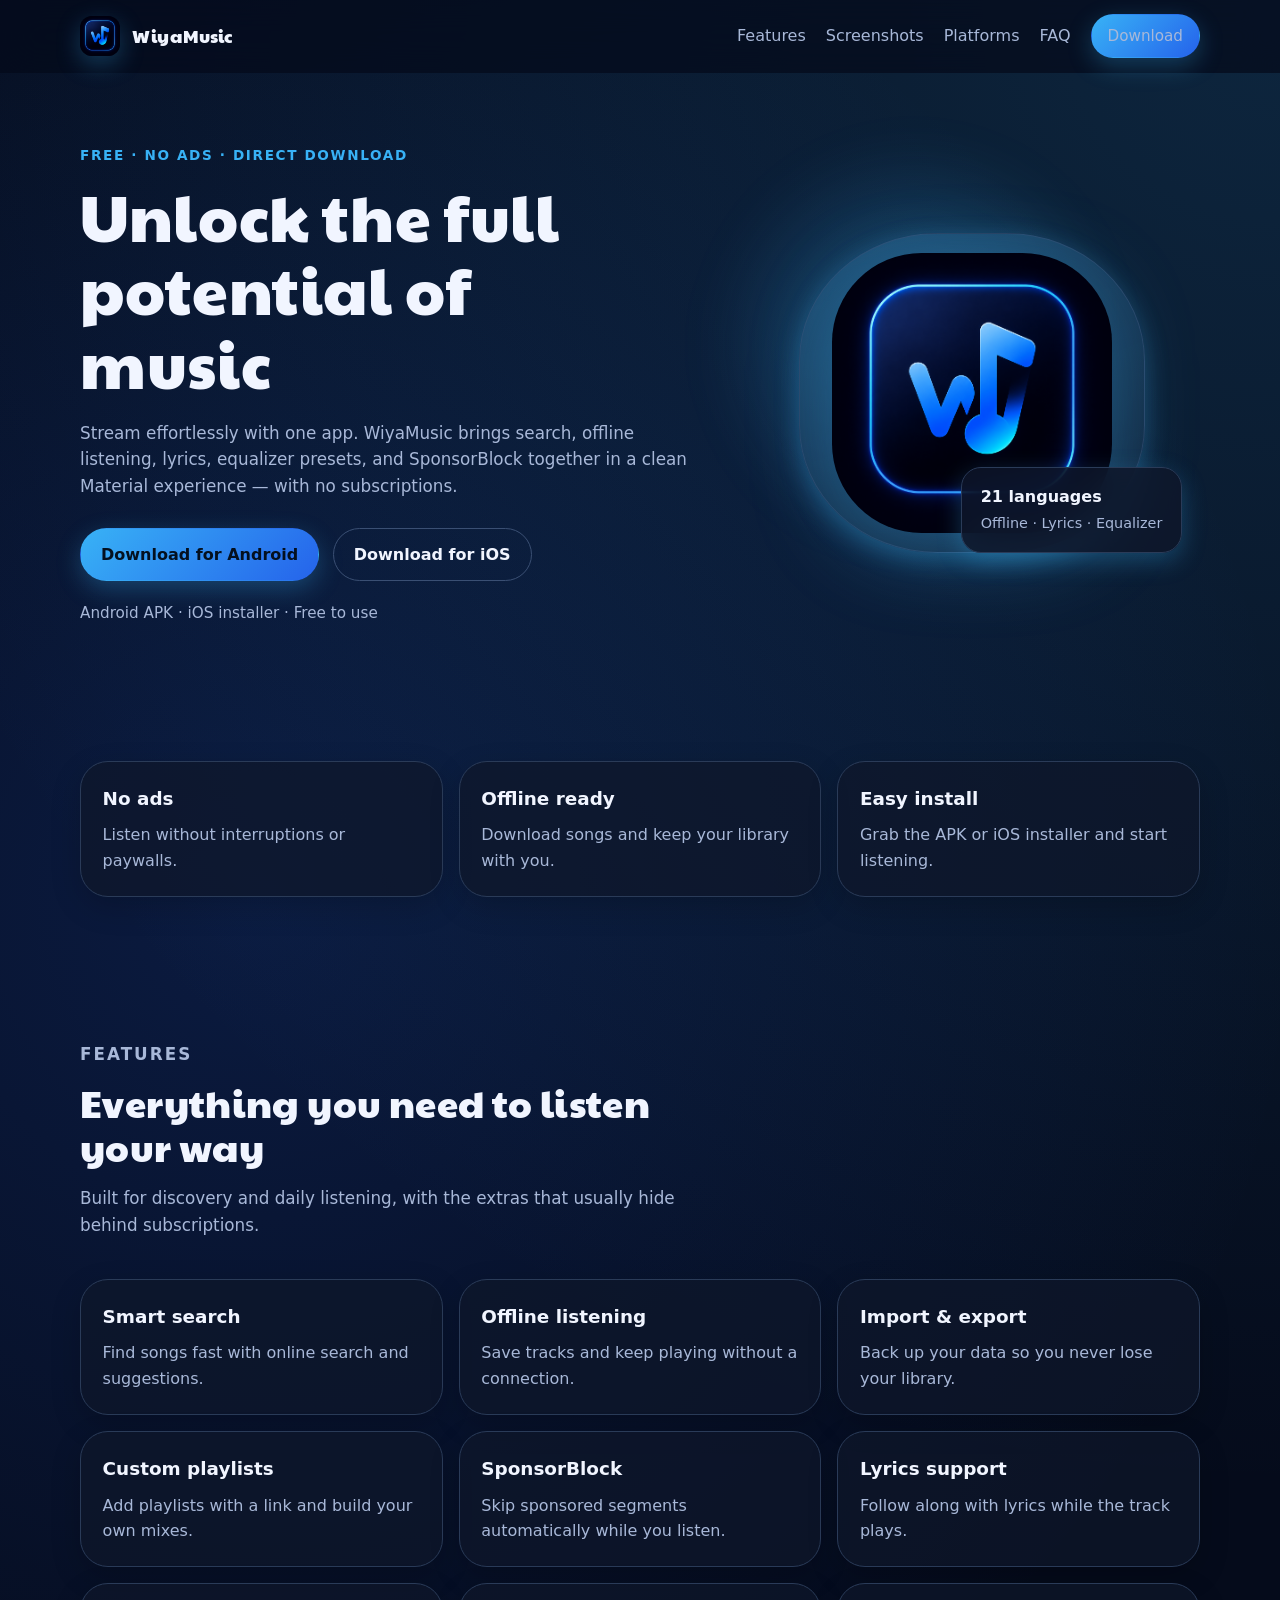
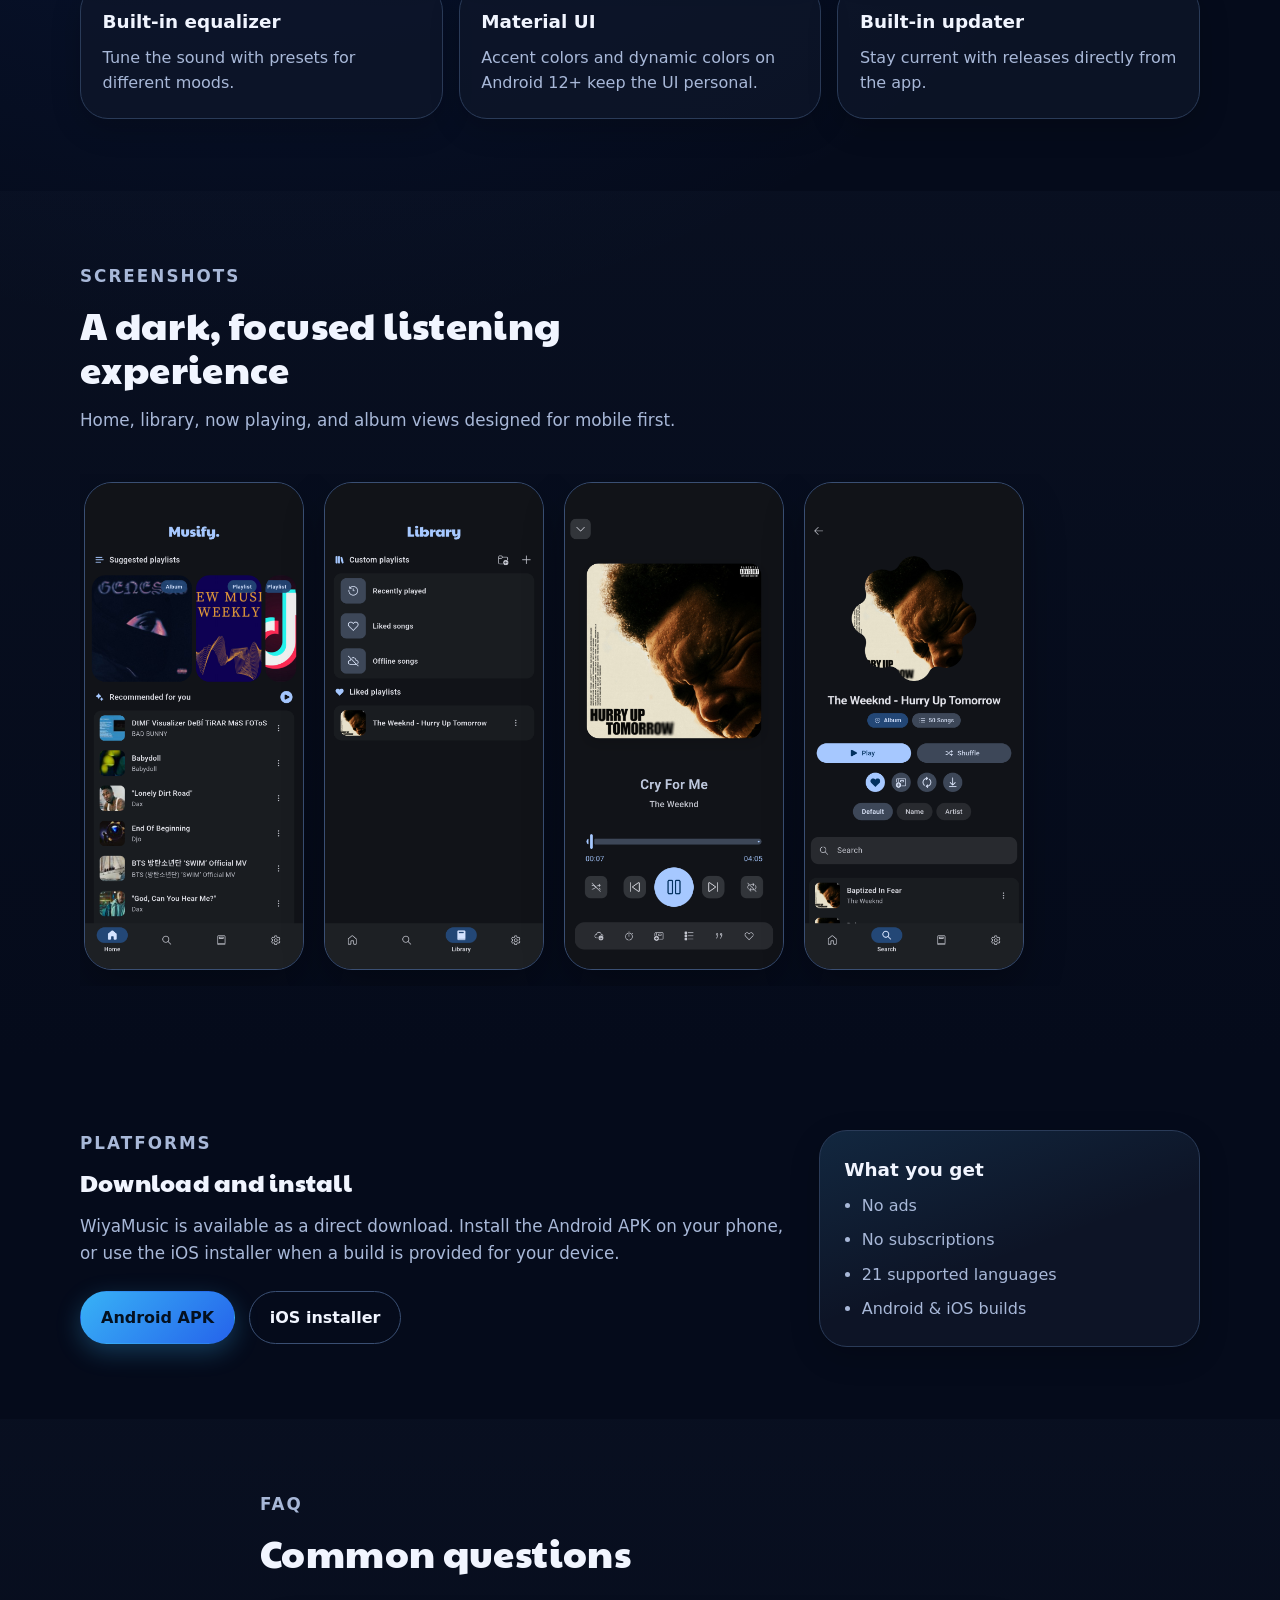
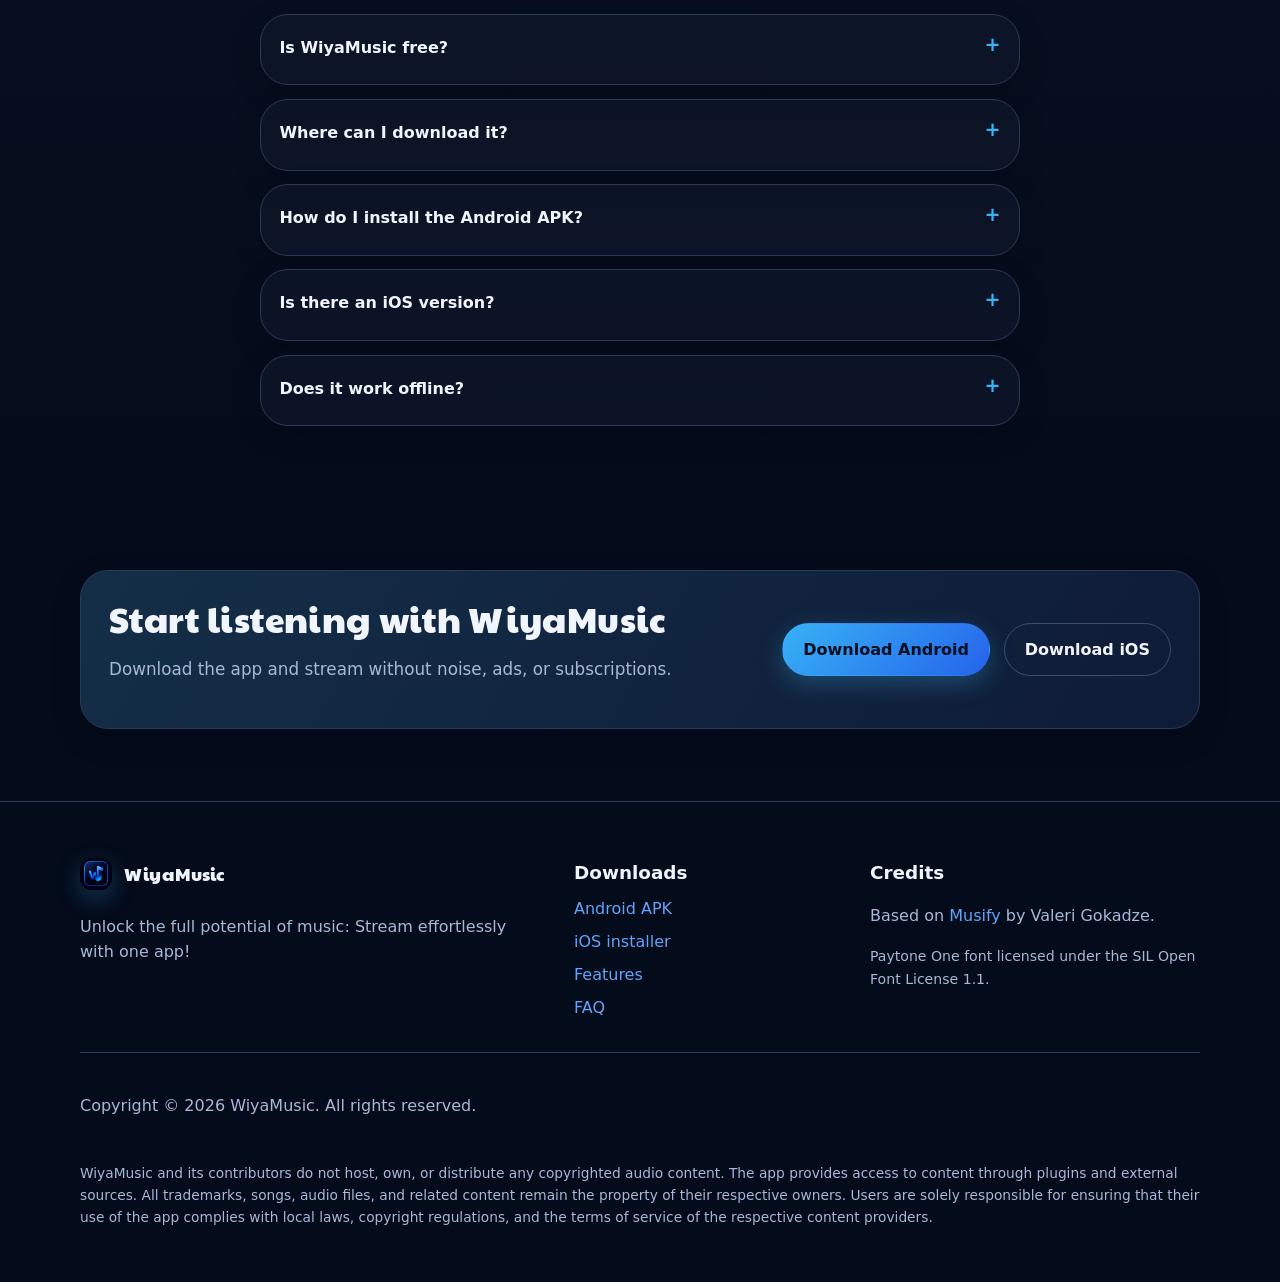
==== index.html @ 4807cd39 "fixed the content and added apk file" ====
<!DOCTYPE html>
<html lang="en">
  <head>
    <meta charset="utf-8" />
    <meta name="viewport" content="width=device-width, initial-scale=1" />
    <title>WiyaMusic — Stream effortlessly with one app</title>
    <meta
      name="description"
      content="WiyaMusic is a free music streaming app with offline listening, lyrics, equalizer, SponsorBlock, and no ads or subscriptions. Download the Android APK or iOS installer."
    />
    <meta name="theme-color" content="#050B1B" />
    <meta name="color-scheme" content="dark" />
    <link rel="canonical" href="https://wiyam12.github.io/wiyamusic/" />
    <link rel="icon" type="image/png" href="assets/icons/wiyamusic_icon.png" />
    <link rel="apple-touch-icon" href="assets/icons/wiyamusic_icon.png" />

    <meta property="og:type" content="website" />
    <meta property="og:site_name" content="WiyaMusic" />
    <meta property="og:title" content="WiyaMusic — Stream effortlessly with one app" />
    <meta
      property="og:description"
      content="Free music streaming with offline listening, lyrics, equalizer, and no ads. Download for Android and iOS."
    />
    <meta
      property="og:image"
      content="https://wiyam12.github.io/wiyamusic/assets/icons/wiyamusic_icon.png"
    />
    <meta property="og:url" content="https://wiyam12.github.io/wiyamusic/" />

    <meta name="twitter:card" content="summary" />
    <meta name="twitter:title" content="WiyaMusic" />
    <meta
      name="twitter:description"
      content="Unlock the full potential of music: Stream effortlessly with one app!"
    />
    <meta
      name="twitter:image"
      content="https://wiyam12.github.io/wiyamusic/assets/icons/wiyamusic_icon.png"
    />

    <link rel="stylesheet" href="css/styles.css" />
  </head>
  <body>
    <a class="skip-link" href="#main">Skip to content</a>

    <header class="site-header" data-header>
      <div class="container header-inner">
        <a class="brand" href="#top" aria-label="WiyaMusic home">
          <img
            src="assets/icons/wiyamusic_icon.png"
            alt=""
            width="40"
            height="40"
          />
          <span>WiyaMusic</span>
        </a>

        <button
          class="nav-toggle"
          type="button"
          aria-expanded="false"
          aria-controls="site-nav"
          data-nav-toggle
        >
          <span class="sr-only">Menu</span>
          <span class="nav-toggle-bar" aria-hidden="true"></span>
          <span class="nav-toggle-bar" aria-hidden="true"></span>
          <span class="nav-toggle-bar" aria-hidden="true"></span>
        </button>

        <nav class="site-nav" id="site-nav" data-nav>
          <a href="#features">Features</a>
          <a href="#screenshots">Screenshots</a>
          <a href="#platforms">Platforms</a>
          <a href="#faq">FAQ</a>
          <a class="button button-small" href="#download">Download</a>
        </nav>
      </div>
    </header>

    <main id="main">
      <section class="hero" id="top">
        <div class="hero-glow" aria-hidden="true"></div>
        <div class="container hero-grid">
          <div class="hero-copy">
            <p class="eyebrow">Free · No ads · Direct download</p>
            <h1>Unlock the full potential of music</h1>
            <p class="lead">
              Stream effortlessly with one app. WiyaMusic brings search,
              offline listening, lyrics, equalizer presets, and SponsorBlock
              together in a clean Material experience — with no subscriptions.
            </p>
            <div class="hero-actions" id="download">
              <a
                class="button"
                href="downloads/android/wiyamusic.apk"
                download
              >
                Download for Android
              </a>
              <a
                class="button button-ghost"
                href="downloads/ios/wiyamusic.ipa"
                download
              >
                Download for iOS
              </a>
            </div>
            <p class="hero-meta">
              Android APK · iOS installer · Free to use
            </p>
          </div>

          <div class="hero-visual" aria-hidden="true">
            <div class="glass-orb"></div>
            <img
              class="hero-icon"
              src="assets/icons/wiyamusic_icon.png"
              alt=""
              width="280"
              height="280"
            />
            <div class="hero-card">
              <strong>21 languages</strong>
              <span>Offline · Lyrics · Equalizer</span>
            </div>
          </div>
        </div>
      </section>

      <section class="section highlights" aria-label="Highlights">
        <div class="container highlight-grid">
          <article class="highlight-card">
            <h2>No ads</h2>
            <p>Listen without interruptions or paywalls.</p>
          </article>
          <article class="highlight-card">
            <h2>Offline ready</h2>
            <p>Download songs and keep your library with you.</p>
          </article>
          <article class="highlight-card">
            <h2>Easy install</h2>
            <p>Grab the APK or iOS installer and start listening.</p>
          </article>
        </div>
      </section>

      <section class="section" id="features">
        <div class="container">
          <div class="section-heading">
            <p class="eyebrow">Features</p>
            <h2>Everything you need to listen your way</h2>
            <p>
              Built for discovery and daily listening, with the extras that
              usually hide behind subscriptions.
            </p>
          </div>

          <div class="feature-grid">
            <article class="feature-card">
              <h3>Smart search</h3>
              <p>Find songs fast with online search and suggestions.</p>
            </article>
            <article class="feature-card">
              <h3>Offline listening</h3>
              <p>Save tracks and keep playing without a connection.</p>
            </article>
            <article class="feature-card">
              <h3>Import &amp; export</h3>
              <p>Back up your data so you never lose your library.</p>
            </article>
            <article class="feature-card">
              <h3>Custom playlists</h3>
              <p>Add playlists with a link and build your own mixes.</p>
            </article>
            <article class="feature-card">
              <h3>SponsorBlock</h3>
              <p>Skip sponsored segments automatically while you listen.</p>
            </article>
            <article class="feature-card">
              <h3>Lyrics support</h3>
              <p>Follow along with lyrics while the track plays.</p>
            </article>
            <article class="feature-card">
              <h3>Built-in equalizer</h3>
              <p>Tune the sound with presets for different moods.</p>
            </article>
            <article class="feature-card">
              <h3>Material UI</h3>
              <p>
                Accent colors and dynamic colors on Android 12+ keep the UI
                personal.
              </p>
            </article>
            <article class="feature-card">
              <h3>Built-in updater</h3>
              <p>Stay current with releases directly from the app.</p>
            </article>
          </div>
        </div>
      </section>

      <section class="section section-alt" id="screenshots">
        <div class="container">
          <div class="section-heading">
            <p class="eyebrow">Screenshots</p>
            <h2>A dark, focused listening experience</h2>
            <p>
              Home, library, now playing, and album views designed for mobile
              first.
            </p>
          </div>

          <div class="screenshot-rail" data-rail>
            <figure class="phone-frame">
              <img
                src="assets/images/screenshot-01.jpg"
                alt="WiyaMusic home screen"
                loading="lazy"
                width="806"
                height="1795"
              />
            </figure>
            <figure class="phone-frame">
              <img
                src="assets/images/screenshot-02.jpg"
                alt="WiyaMusic library screen"
                loading="lazy"
                width="806"
                height="1795"
              />
            </figure>
            <figure class="phone-frame">
              <img
                src="assets/images/screenshot-03.jpg"
                alt="WiyaMusic now playing screen"
                loading="lazy"
                width="806"
                height="1795"
              />
            </figure>
            <figure class="phone-frame">
              <img
                src="assets/images/screenshot-04.jpg"
                alt="WiyaMusic album detail screen"
                loading="lazy"
                width="806"
                height="1795"
              />
            </figure>
          </div>
        </div>
      </section>

      <section class="section" id="platforms">
        <div class="container download-grid">
          <div>
            <p class="eyebrow">Platforms</p>
            <h2>Download and install</h2>
            <p>
              WiyaMusic is available as a direct download. Install the Android
              APK on your phone, or use the iOS installer when a build is
              provided for your device.
            </p>
            <div class="inline-actions">
              <a class="button" href="downloads/android/wiyamusic.apk" download
                >Android APK</a
              >
              <a
                class="button button-ghost"
                href="downloads/ios/wiyamusic.ipa"
                download
                >iOS installer</a
              >
            </div>
          </div>
          <aside class="glass-panel">
            <h3>What you get</h3>
            <ul>
              <li>No ads</li>
              <li>No subscriptions</li>
              <li>21 supported languages</li>
              <li>Android &amp; iOS builds</li>
            </ul>
          </aside>
        </div>
      </section>

      <section class="section section-alt" id="faq">
        <div class="container narrow">
          <div class="section-heading">
            <p class="eyebrow">FAQ</p>
            <h2>Common questions</h2>
          </div>

          <div class="faq-list">
            <details>
              <summary>Is WiyaMusic free?</summary>
              <p>
                Yes. There are no ads and no subscriptions. Download the app and
                start listening.
              </p>
            </details>
            <details>
              <summary>Where can I download it?</summary>
              <p>
                Download the
                <a href="downloads/android/wiyamusic.apk">Android APK</a>
                or the
                <a href="downloads/ios/wiyamusic.ipa">iOS installer</a>
                from this site.
              </p>
            </details>
            <details>
              <summary>How do I install the Android APK?</summary>
              <p>
                Download the APK, open the file on your Android device, and
                allow installation from this source if prompted. Then open
                WiyaMusic and start listening.
              </p>
            </details>
            <details>
              <summary>Is there an iOS version?</summary>
              <p>
                When an iOS build is available, download the installer from this
                page. Installation may require a compatible sideloading method
                or distribution channel for your device.
              </p>
            </details>
            <details>
              <summary>Does it work offline?</summary>
              <p>
                Yes. You can download songs for offline listening and export or
                import your data to keep your library safe.
              </p>
            </details>
          </div>
        </div>
      </section>

      <section class="section cta">
        <div class="container cta-panel">
          <div>
            <h2>Start listening with WiyaMusic</h2>
            <p>
              Download the app and stream without noise, ads, or subscriptions.
            </p>
          </div>
          <div class="hero-actions">
            <a class="button" href="downloads/android/wiyamusic.apk" download
              >Download Android</a
            >
            <a
              class="button button-ghost"
              href="downloads/ios/wiyamusic.ipa"
              download
              >Download iOS</a
            >
          </div>
        </div>
      </section>
    </main>

    <footer class="site-footer">
      <div class="container footer-grid">
        <div>
          <a class="brand" href="#top">
            <img
              src="assets/icons/wiyamusic_icon.png"
              alt=""
              width="32"
              height="32"
            />
            <span>WiyaMusic</span>
          </a>
          <p class="footer-copy">
            Unlock the full potential of music: Stream effortlessly with one
            app!
          </p>
        </div>

        <div>
          <h3>Downloads</h3>
          <ul>
            <li>
              <a href="downloads/android/wiyamusic.apk">Android APK</a>
            </li>
            <li>
              <a href="downloads/ios/wiyamusic.ipa">iOS installer</a>
            </li>
            <li>
              <a href="#features">Features</a>
            </li>
            <li>
              <a href="#faq">FAQ</a>
            </li>
          </ul>
        </div>

        <div>
          <h3>Credits</h3>
          <p>
            Based on
            <a
              href="https://github.com/gokadzev/Musify"
              rel="noopener noreferrer"
              >Musify</a
            >
            by Valeri Gokadze.
          </p>
          <p class="small">
            Paytone One font licensed under the SIL Open Font License 1.1.
          </p>
        </div>
      </div>

      <div class="container legal">
        <p>Copyright © 2026 WiyaMusic. All rights reserved.</p>
        <p class="disclaimer">
          WiyaMusic and its contributors do not host, own, or distribute any
          copyrighted audio content. The app provides access to content through
          plugins and external sources. All trademarks, songs, audio files, and
          related content remain the property of their respective owners. Users
          are solely responsible for ensuring that their use of the app complies
          with local laws, copyright regulations, and the terms of service of
          the respective content providers.
        </p>
      </div>
    </footer>

    <script src="js/main.js" defer></script>
  </body>
</html>
---- css/styles.css ----
@font-face {
  font-family: "Paytone One";
  src: url("../assets/fonts/PaytoneOne-Regular.ttf") format("truetype");
  font-weight: 400;
  font-style: normal;
  font-display: swap;
}

:root {
  --bg: #050b1b;
  --surface: #0f172a;
  --surface-low: #121c31;
  --surface-container: #16233a;
  --surface-high: #1a2a45;
  --surface-highest: #243552;
  --primary: #38b2f6;
  --primary-bright: #60a5fa;
  --primary-deep: #2563eb;
  --on-primary: #04101f;
  --on-surface: #f1f5ff;
  --on-surface-variant: #a8b8d8;
  --outline: #3a4f73;
  --outline-variant: #2a3b58;
  --radius: 28px;
  --radius-md: 20px;
  --radius-sm: 14px;
  --shadow: 0 8px 24px rgba(56, 178, 246, 0.28);
  --container: 1120px;
  --header-height: 72px;
  color-scheme: dark;
}

*,
*::before,
*::after {
  box-sizing: border-box;
}

html {
  scroll-behavior: smooth;
}

body {
  margin: 0;
  min-width: 320px;
  font-family:
    Inter,
    ui-sans-serif,
    system-ui,
    -apple-system,
    BlinkMacSystemFont,
    "Segoe UI",
    sans-serif;
  background:
    radial-gradient(circle at top right, rgba(56, 178, 246, 0.16), transparent 32%),
    radial-gradient(circle at 20% 20%, rgba(37, 99, 235, 0.18), transparent 28%),
    var(--bg);
  color: var(--on-surface);
  line-height: 1.6;
}

img {
  max-width: 100%;
  height: auto;
  display: block;
}

a {
  color: var(--primary-bright);
  text-decoration-thickness: 1px;
  text-underline-offset: 0.18em;
}

a:hover {
  color: #93c5fd;
}

:focus-visible {
  outline: 2px solid var(--primary);
  outline-offset: 3px;
}

.sr-only {
  position: absolute;
  width: 1px;
  height: 1px;
  padding: 0;
  margin: -1px;
  overflow: hidden;
  clip: rect(0, 0, 0, 0);
  white-space: nowrap;
  border: 0;
}

.skip-link {
  position: absolute;
  left: 1rem;
  top: -100px;
  z-index: 1000;
  padding: 0.75rem 1rem;
  border-radius: 999px;
  background: var(--primary);
  color: var(--on-primary);
  font-weight: 600;
}

.skip-link:focus {
  top: 1rem;
}

.container {
  width: min(100% - 2rem, var(--container));
  margin-inline: auto;
}

.narrow {
  width: min(100% - 2rem, 760px);
}

.site-header {
  position: sticky;
  top: 0;
  z-index: 50;
  backdrop-filter: blur(18px);
  background: rgba(5, 11, 27, 0.72);
  border-bottom: 1px solid transparent;
  transition:
    border-color 180ms ease,
    background 180ms ease;
}

.site-header.is-scrolled {
  border-bottom-color: var(--outline-variant);
  background: rgba(5, 11, 27, 0.88);
}

.header-inner {
  display: flex;
  align-items: center;
  justify-content: space-between;
  min-height: var(--header-height);
  gap: 1rem;
}

.brand {
  display: inline-flex;
  align-items: center;
  gap: 0.75rem;
  color: var(--on-surface);
  text-decoration: none;
  font-family: "Paytone One", Inter, sans-serif;
  font-size: 1.15rem;
  letter-spacing: 0.01em;
}

.brand img {
  border-radius: 12px;
  box-shadow: var(--shadow);
}

.site-nav {
  display: flex;
  align-items: center;
  gap: 1.25rem;
}

.site-nav a {
  color: var(--on-surface-variant);
  text-decoration: none;
  font-weight: 500;
}

.site-nav a:hover,
.site-nav a:focus-visible {
  color: var(--on-surface);
}

.nav-toggle {
  display: none;
  width: 44px;
  height: 44px;
  border: 1px solid var(--outline-variant);
  border-radius: 14px;
  background: rgba(15, 23, 42, 0.8);
  padding: 0;
  cursor: pointer;
}

.nav-toggle-bar {
  display: block;
  width: 18px;
  height: 2px;
  margin: 4px auto;
  background: var(--on-surface);
  border-radius: 999px;
}

.button,
.button-ghost,
.button-small {
  display: inline-flex;
  align-items: center;
  justify-content: center;
  gap: 0.5rem;
  min-height: 48px;
  padding: 0.8rem 1.25rem;
  border-radius: 999px;
  border: 1px solid transparent;
  background: linear-gradient(135deg, var(--primary), var(--primary-deep));
  color: var(--on-primary);
  font-weight: 700;
  text-decoration: none;
  box-shadow: var(--shadow);
  transition:
    transform 160ms ease,
    filter 160ms ease;
}

.button:hover,
.button-ghost:hover,
.button-small:hover {
  color: var(--on-primary);
  filter: brightness(1.05);
  transform: translateY(-1px);
}

.button-ghost {
  background: transparent;
  color: var(--on-surface);
  border-color: var(--outline);
  box-shadow: none;
}

.button-ghost:hover {
  color: var(--on-surface);
  background: rgba(56, 178, 246, 0.08);
}

.button-small {
  min-height: 40px;
  padding: 0.55rem 1rem;
  font-size: 0.95rem;
}

.hero {
  position: relative;
  padding: 4.5rem 0 3rem;
  overflow: clip;
}

.hero-glow {
  position: absolute;
  inset: 10% auto auto 55%;
  width: min(48vw, 420px);
  height: min(48vw, 420px);
  border-radius: 50%;
  background: radial-gradient(circle, rgba(56, 178, 246, 0.35), transparent 70%);
  filter: blur(20px);
  pointer-events: none;
}

.hero-grid {
  display: grid;
  grid-template-columns: 1.15fr 0.85fr;
  gap: 3rem;
  align-items: center;
}

.eyebrow {
  margin: 0 0 0.75rem;
  color: var(--primary);
  font-size: 0.85rem;
  font-weight: 700;
  letter-spacing: 0.12em;
  text-transform: uppercase;
}

.hero h1,
.section-heading h2,
.cta h2,
.download-grid h2 {
  margin: 0;
  font-family: "Paytone One", Inter, sans-serif;
  font-weight: 400;
  line-height: 1.15;
  letter-spacing: 0.01em;
}

.hero h1 {
  font-size: clamp(2.4rem, 5vw, 4rem);
  max-width: 12ch;
}

.lead,
.section-heading p,
.download-grid p,
.cta p {
  color: var(--on-surface-variant);
  font-size: 1.05rem;
}

.lead {
  max-width: 38rem;
  margin: 1.25rem 0 1.75rem;
}

.hero-actions {
  display: flex;
  flex-wrap: wrap;
  gap: 0.85rem;
  align-items: center;
}

.store-badge img {
  height: 64px;
  width: auto;
  transition: transform 160ms ease;
}

.store-badge:hover img {
  transform: translateY(-2px);
}

.hero-meta {
  margin-top: 1.25rem;
  color: var(--on-surface-variant);
  font-size: 0.95rem;
}

.hero-visual {
  position: relative;
  display: grid;
  place-items: center;
  min-height: 420px;
}

.glass-orb {
  position: absolute;
  inset: 12%;
  border-radius: 40%;
  background:
    linear-gradient(160deg, rgba(56, 178, 246, 0.28), rgba(15, 23, 42, 0.2)),
    rgba(22, 35, 58, 0.55);
  border: 1px solid rgba(58, 79, 115, 0.55);
  backdrop-filter: blur(30px);
  box-shadow: var(--shadow);
}

.hero-icon {
  position: relative;
  z-index: 1;
  width: min(70%, 280px);
  border-radius: 32%;
  filter: drop-shadow(0 18px 40px rgba(56, 178, 246, 0.35));
}

.hero-card {
  position: absolute;
  right: 4%;
  bottom: 12%;
  z-index: 2;
  display: grid;
  gap: 0.2rem;
  padding: 1rem 1.15rem;
  border-radius: var(--radius-md);
  background: rgba(15, 23, 42, 0.78);
  border: 1px solid var(--outline-variant);
  backdrop-filter: blur(18px);
  box-shadow: var(--shadow);
}

.hero-card strong {
  font-size: 1rem;
}

.hero-card span {
  color: var(--on-surface-variant);
  font-size: 0.9rem;
}

.section {
  padding: 4.5rem 0;
}

.section-alt {
  background: linear-gradient(
    180deg,
    rgba(15, 23, 42, 0.35),
    rgba(5, 11, 27, 0)
  );
}

.section-heading {
  max-width: 40rem;
  margin-bottom: 2.5rem;
}

.section-heading h2 {
  font-size: clamp(1.8rem, 3vw, 2.6rem);
  margin-bottom: 0.75rem;
}

.highlight-grid,
.feature-grid {
  display: grid;
  gap: 1rem;
}

.highlight-grid {
  grid-template-columns: repeat(3, 1fr);
}

.feature-grid {
  grid-template-columns: repeat(3, 1fr);
}

.highlight-card,
.feature-card,
.glass-panel,
.cta-panel,
.faq-list details {
  background: rgba(15, 23, 42, 0.72);
  border: 1px solid var(--outline-variant);
  border-radius: var(--radius);
  box-shadow: 0 10px 30px rgba(0, 0, 0, 0.18);
}

.highlight-card,
.feature-card {
  padding: 1.4rem 1.35rem;
}

.highlight-card h2,
.feature-card h3,
.glass-panel h3,
.site-footer h3 {
  margin: 0 0 0.55rem;
  font-size: 1.15rem;
}

.highlight-card p,
.feature-card p {
  margin: 0;
  color: var(--on-surface-variant);
}

.screenshot-rail {
  display: grid;
  grid-auto-flow: column;
  grid-auto-columns: minmax(180px, 220px);
  gap: 1.25rem;
  overflow-x: auto;
  padding: 0.5rem 0.25rem 1rem;
  scroll-snap-type: x mandatory;
  -webkit-overflow-scrolling: touch;
}

.phone-frame {
  margin: 0;
  scroll-snap-align: start;
  border-radius: 28px;
  overflow: hidden;
  border: 1px solid var(--outline);
  background: var(--surface);
  box-shadow: 0 18px 40px rgba(0, 0, 0, 0.28);
}

.phone-frame img {
  width: 100%;
  aspect-ratio: 806 / 1795;
  object-fit: cover;
}

.download-grid {
  display: grid;
  grid-template-columns: 1.3fr 0.7fr;
  gap: 2rem;
  align-items: stretch;
}

.inline-actions {
  display: flex;
  flex-wrap: wrap;
  gap: 0.85rem;
  margin-top: 1.5rem;
}

.glass-panel {
  padding: 1.5rem;
  background:
    linear-gradient(160deg, rgba(56, 178, 246, 0.12), transparent 55%),
    rgba(15, 23, 42, 0.8);
}

.glass-panel ul {
  margin: 0;
  padding-left: 1.1rem;
  color: var(--on-surface-variant);
}

.glass-panel li + li {
  margin-top: 0.55rem;
}

.faq-list {
  display: grid;
  gap: 0.85rem;
}

.faq-list details {
  padding: 0.25rem 1.15rem 1rem;
}

.faq-list summary {
  cursor: pointer;
  list-style: none;
  padding: 1rem 0 0.5rem;
  font-weight: 700;
}

.faq-list summary::-webkit-details-marker {
  display: none;
}

.faq-list summary::after {
  content: "+";
  float: right;
  color: var(--primary);
  font-size: 1.2rem;
  line-height: 1;
}

.faq-list details[open] summary::after {
  content: "–";
}

.faq-list p {
  margin: 0;
  color: var(--on-surface-variant);
}

.cta-panel {
  display: flex;
  justify-content: space-between;
  gap: 1.5rem;
  align-items: center;
  padding: 1.75rem;
  background:
    linear-gradient(120deg, rgba(56, 178, 246, 0.16), rgba(37, 99, 235, 0.08)),
    rgba(15, 23, 42, 0.85);
}

.cta-panel h2 {
  margin-bottom: 0.5rem;
  font-size: clamp(1.6rem, 3vw, 2.2rem);
}

.site-footer {
  padding: 3.5rem 0 2.5rem;
  border-top: 1px solid var(--outline-variant);
  background: rgba(5, 11, 27, 0.92);
}

.footer-grid {
  display: grid;
  grid-template-columns: 1.4fr 0.8fr 1fr;
  gap: 2rem;
  margin-bottom: 2rem;
}

.footer-copy,
.site-footer p,
.site-footer li {
  color: var(--on-surface-variant);
}

.site-footer ul {
  margin: 0;
  padding: 0;
  list-style: none;
}

.site-footer li + li {
  margin-top: 0.45rem;
}

.site-footer a {
  text-decoration: none;
}

.small {
  font-size: 0.88rem;
}

.legal {
  display: grid;
  gap: 0.85rem;
  padding-top: 1.5rem;
  border-top: 1px solid var(--outline-variant);
}

.disclaimer {
  font-size: 0.86rem;
  max-width: 70rem;
}

@media (max-width: 900px) {
  .hero-grid,
  .download-grid,
  .footer-grid,
  .highlight-grid,
  .feature-grid {
    grid-template-columns: 1fr;
  }

  .hero-visual {
    min-height: 340px;
    order: -1;
  }

  .cta-panel {
    flex-direction: column;
    align-items: flex-start;
  }

  .nav-toggle {
    display: inline-grid;
    place-items: center;
  }

  .site-nav {
    position: absolute;
    top: calc(var(--header-height) + 0.5rem);
    right: 1rem;
    left: 1rem;
    display: none;
    flex-direction: column;
    align-items: stretch;
    gap: 0.35rem;
    padding: 0.85rem;
    border-radius: var(--radius-md);
    background: rgba(15, 23, 42, 0.96);
    border: 1px solid var(--outline-variant);
    box-shadow: 0 16px 40px rgba(0, 0, 0, 0.35);
  }

  .site-nav.is-open {
    display: flex;
  }

  .site-nav a {
    padding: 0.75rem 0.85rem;
    border-radius: 12px;
  }

  .site-nav a:hover {
    background: rgba(56, 178, 246, 0.08);
  }
}

@media (max-width: 640px) {
  .hero {
    padding-top: 2.5rem;
  }

  .hero h1 {
    max-width: none;
  }

  .store-badge img {
    height: 56px;
  }

  .screenshot-rail {
    grid-auto-columns: minmax(150px, 70vw);
  }
}

@media (prefers-reduced-motion: reduce) {
  html {
    scroll-behavior: auto;
  }

  *,
  *::before,
  *::after {
    animation: none !important;
    transition: none !important;
  }
}
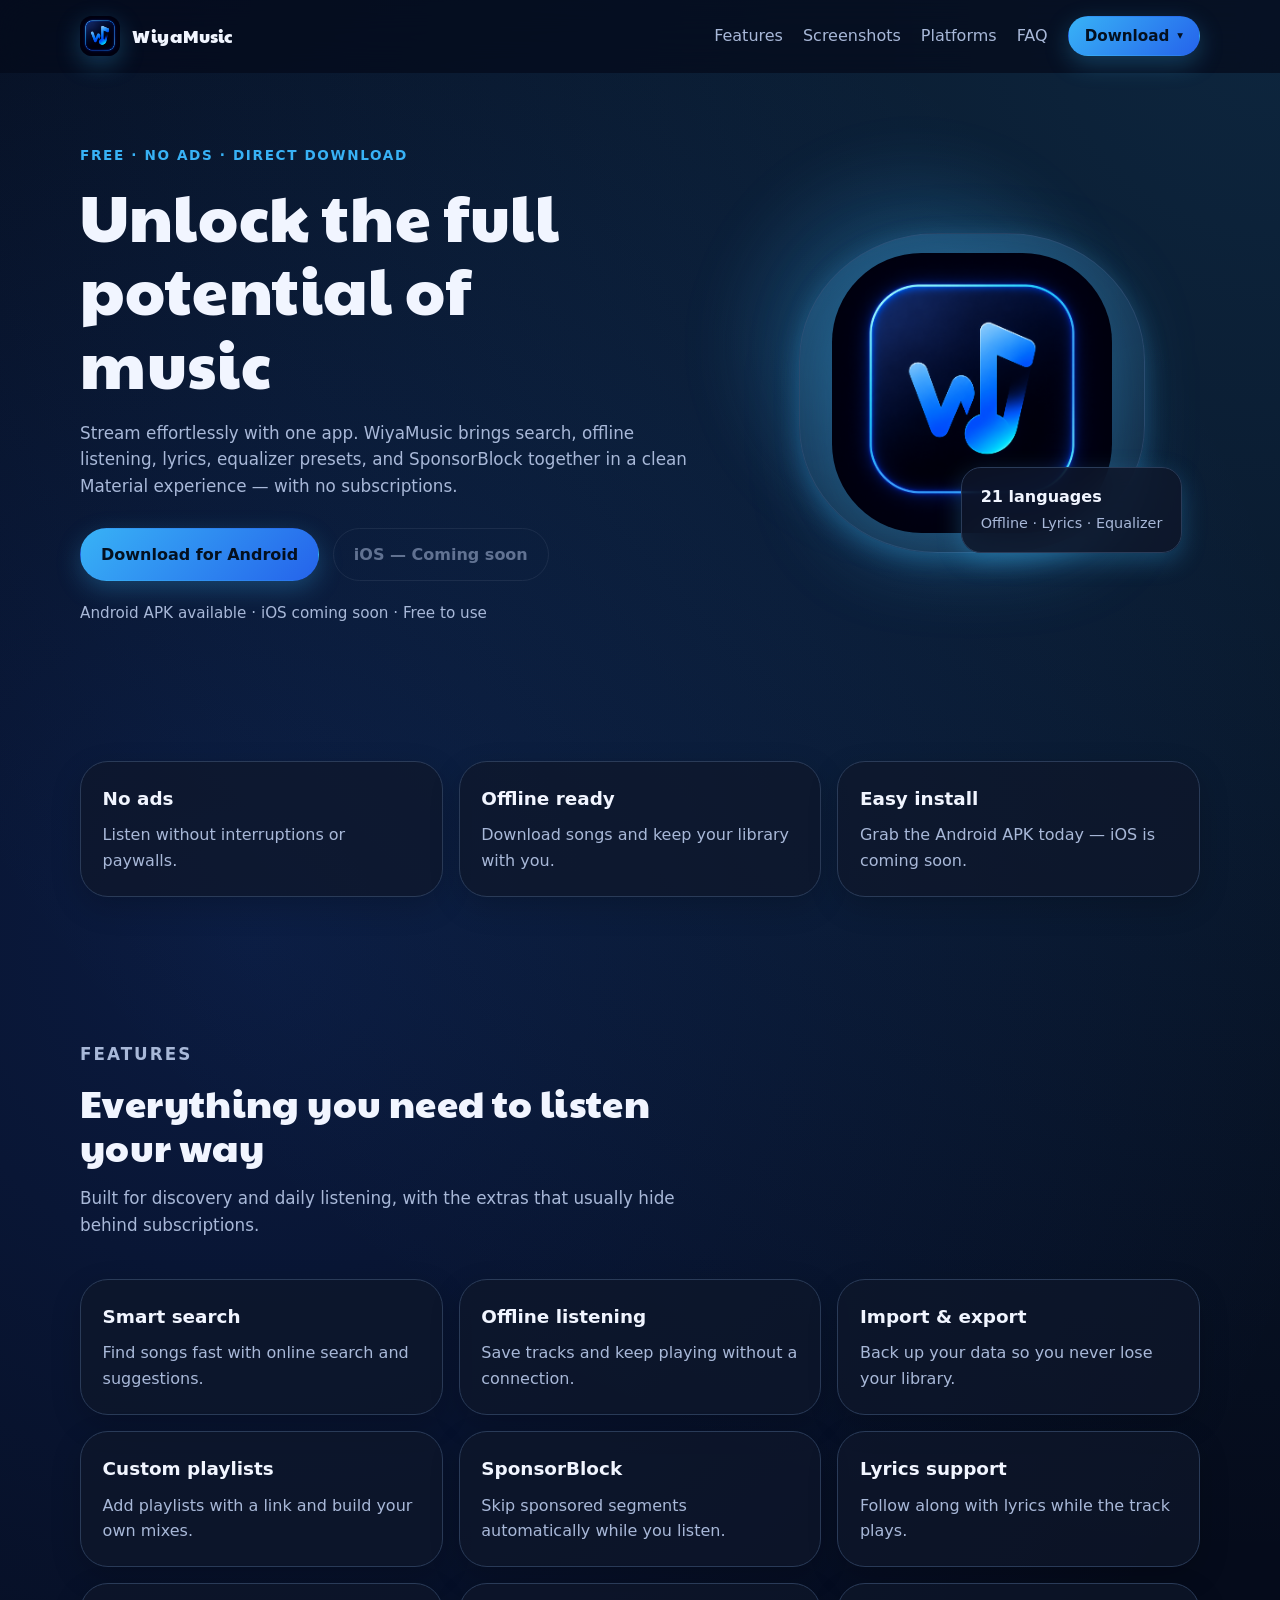
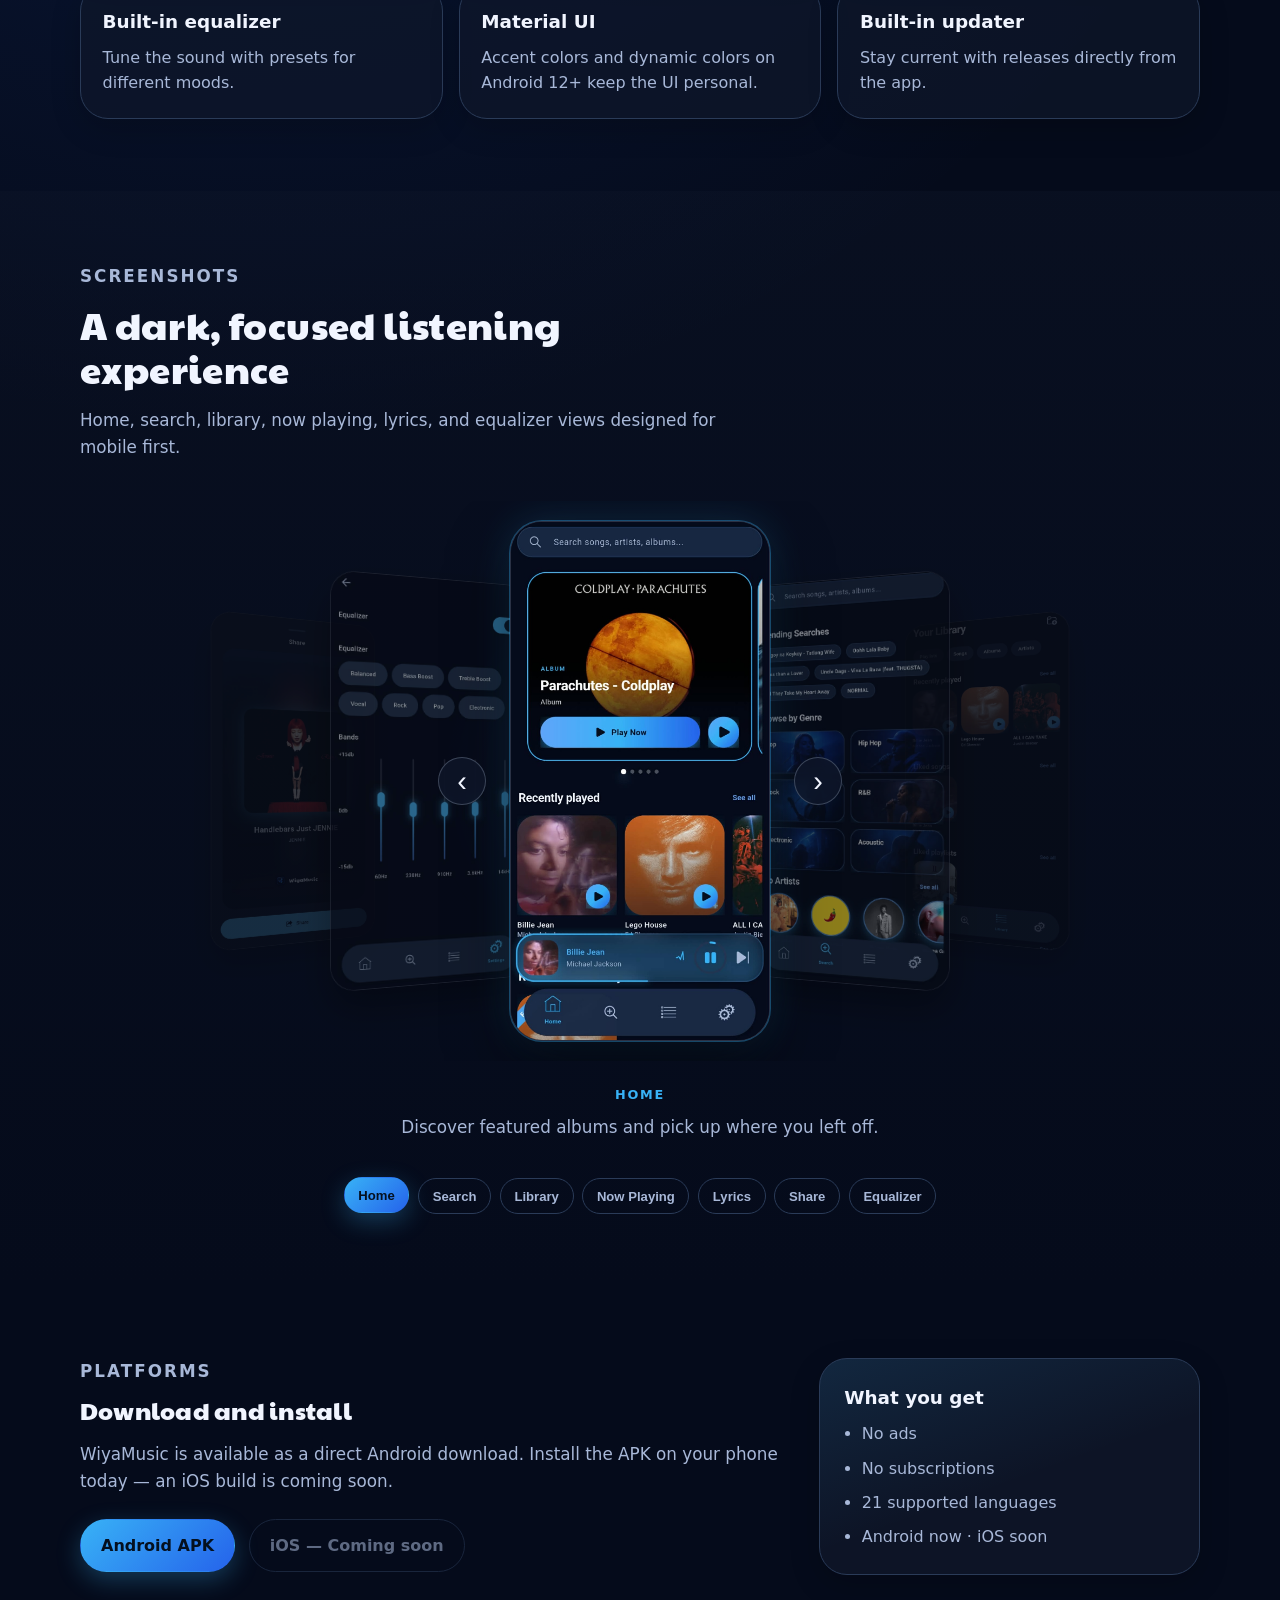
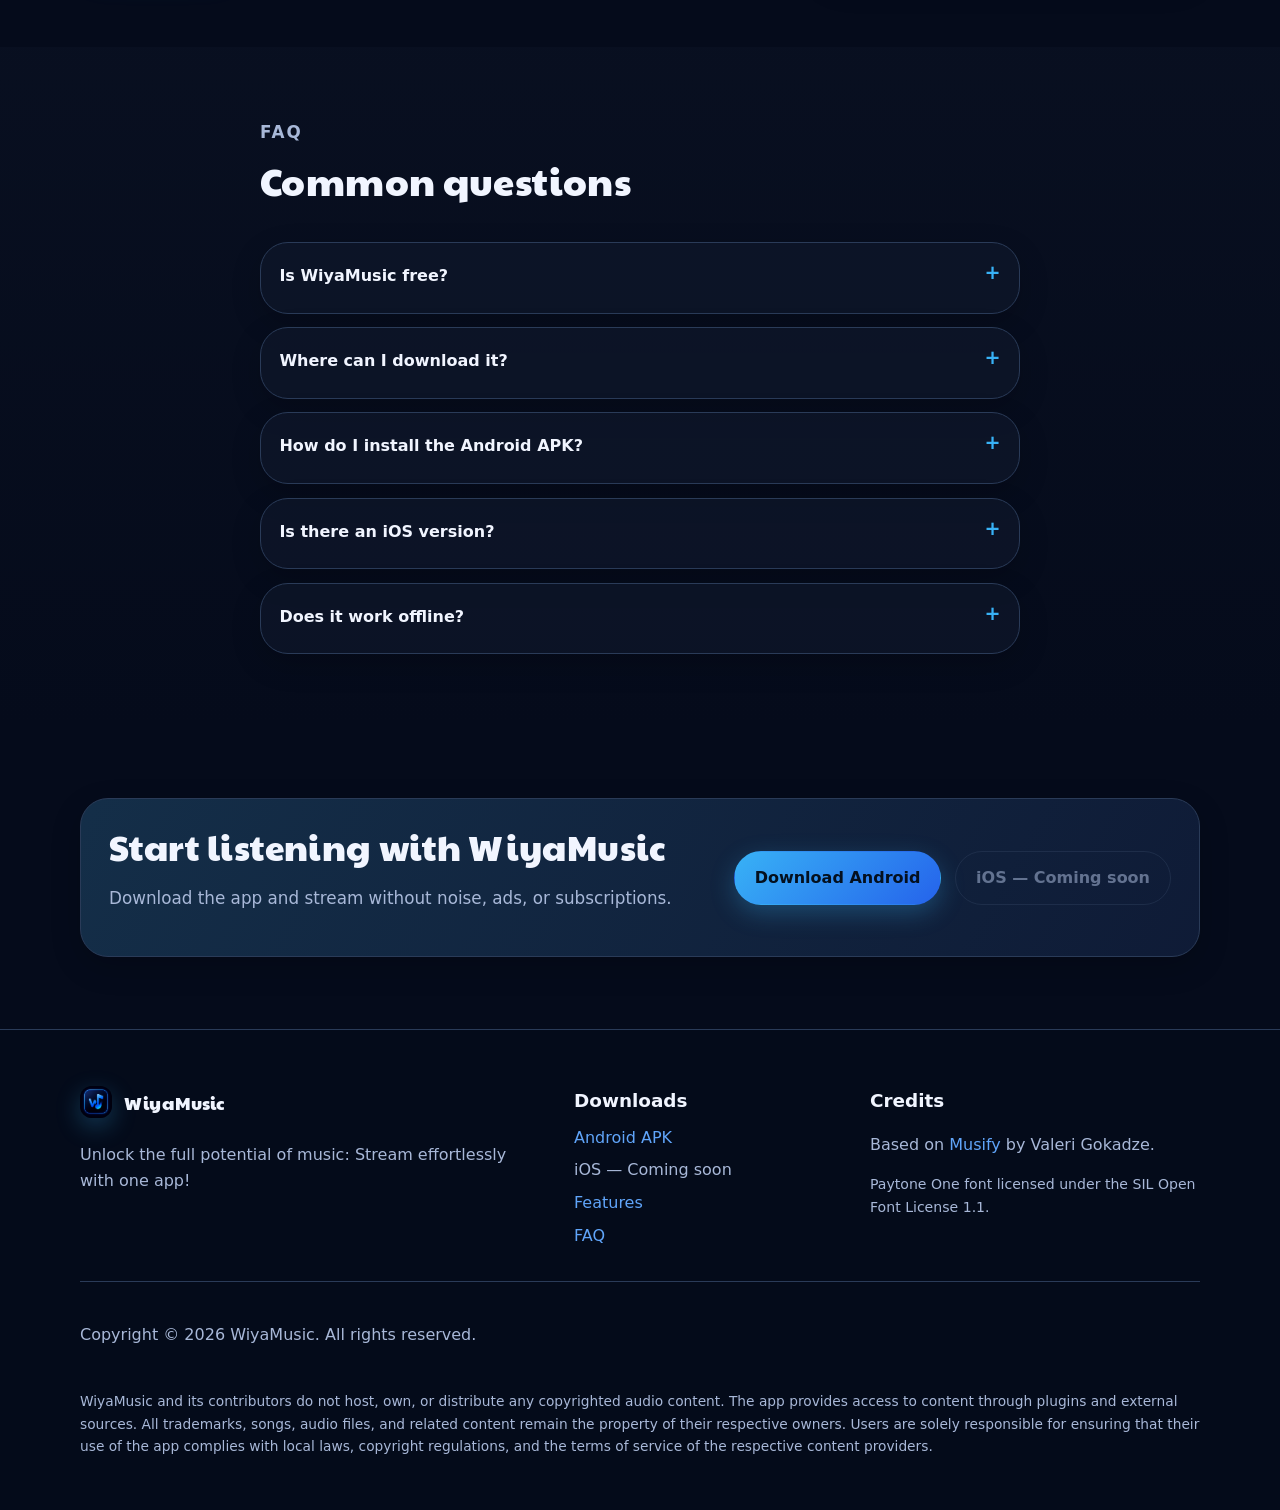
==== commit 0cd40381: "update screenshots" ====
--- a/index.html
+++ b/index.html
@@ -6,7 +6,7 @@
     <title>WiyaMusic — Stream effortlessly with one app</title>
     <meta
       name="description"
-      content="WiyaMusic is a free music streaming app with offline listening, lyrics, equalizer, SponsorBlock, and no ads or subscriptions. Download the Android APK or iOS installer."
+      content="WiyaMusic is a free music streaming app with offline listening, lyrics, equalizer, SponsorBlock, and no ads or subscriptions. Download the Android APK today — iOS coming soon."
     />
     <meta name="theme-color" content="#050B1B" />
     <meta name="color-scheme" content="dark" />
@@ -19,7 +19,7 @@
     <meta property="og:title" content="WiyaMusic — Stream effortlessly with one app" />
     <meta
       property="og:description"
-      content="Free music streaming with offline listening, lyrics, equalizer, and no ads. Download for Android and iOS."
+      content="Free music streaming with offline listening, lyrics, equalizer, and no ads. Download for Android — iOS coming soon."
     />
     <meta
       property="og:image"
@@ -73,7 +73,45 @@
           <a href="#screenshots">Screenshots</a>
           <a href="#platforms">Platforms</a>
           <a href="#faq">FAQ</a>
-          <a class="button button-small" href="#download">Download</a>
+          <div class="nav-download" data-download-menu>
+            <button
+              class="button button-small nav-download-toggle"
+              type="button"
+              aria-haspopup="true"
+              aria-expanded="false"
+              aria-controls="download-menu"
+              data-download-toggle
+            >
+              Download
+              <span class="nav-download-caret" aria-hidden="true">▾</span>
+            </button>
+            <div
+              class="nav-download-panel"
+              id="download-menu"
+              role="menu"
+              aria-label="Download options"
+              data-download-panel
+            >
+              <a
+                class="nav-download-item"
+                role="menuitem"
+                href="downloads/android/wiyamusic.apk"
+                download
+              >
+                <span class="nav-download-item-title">Download for Android</span>
+                <span class="nav-download-item-sub">Direct APK · free</span>
+              </a>
+              <span
+                class="nav-download-item is-soon"
+                role="menuitem"
+                aria-disabled="true"
+                title="iOS download coming soon"
+              >
+                <span class="nav-download-item-title">Download for iOS</span>
+                <span class="nav-download-item-sub">Coming soon</span>
+              </span>
+            </div>
+          </div>
         </nav>
       </div>
     </header>
@@ -98,16 +136,16 @@
               >
                 Download for Android
               </a>
-              <a
-                class="button button-ghost"
-                href="downloads/ios/wiyamusic.ipa"
-                download
-              >
-                Download for iOS
-              </a>
+              <span
+                class="button button-ghost button-soon"
+                aria-disabled="true"
+                title="iOS download coming soon"
+              >
+                iOS — Coming soon
+              </span>
             </div>
             <p class="hero-meta">
-              Android APK · iOS installer · Free to use
+              Android APK available · iOS coming soon · Free to use
             </p>
           </div>
 
@@ -140,7 +178,7 @@
           </article>
           <article class="highlight-card">
             <h2>Easy install</h2>
-            <p>Grab the APK or iOS installer and start listening.</p>
+            <p>Grab the Android APK today — iOS is coming soon.</p>
           </article>
         </div>
       </section>
@@ -206,48 +244,154 @@
             <p class="eyebrow">Screenshots</p>
             <h2>A dark, focused listening experience</h2>
             <p>
-              Home, library, now playing, and album views designed for mobile
-              first.
+              Home, search, library, now playing, lyrics, and equalizer views
+              designed for mobile first.
             </p>
           </div>
 
-          <div class="screenshot-rail" data-rail>
-            <figure class="phone-frame">
-              <img
-                src="assets/images/screenshot-01.jpg"
-                alt="WiyaMusic home screen"
-                loading="lazy"
-                width="806"
-                height="1795"
-              />
-            </figure>
-            <figure class="phone-frame">
-              <img
-                src="assets/images/screenshot-02.jpg"
-                alt="WiyaMusic library screen"
-                loading="lazy"
-                width="806"
-                height="1795"
-              />
-            </figure>
-            <figure class="phone-frame">
-              <img
-                src="assets/images/screenshot-03.jpg"
-                alt="WiyaMusic now playing screen"
-                loading="lazy"
-                width="806"
-                height="1795"
-              />
-            </figure>
-            <figure class="phone-frame">
-              <img
-                src="assets/images/screenshot-04.jpg"
-                alt="WiyaMusic album detail screen"
-                loading="lazy"
-                width="806"
-                height="1795"
-              />
-            </figure>
+          <div
+            class="shot-carousel"
+            data-carousel
+            role="region"
+            aria-roledescription="carousel"
+            aria-label="WiyaMusic app screenshots"
+          >
+            <div class="shot-carousel-stage" data-carousel-stage>
+              <div class="shot-carousel-glow" aria-hidden="true"></div>
+
+              <button
+                class="shot-nav shot-nav-prev"
+                type="button"
+                data-carousel-prev
+                aria-label="Previous screenshot"
+              >
+                <span aria-hidden="true">‹</span>
+              </button>
+
+              <div class="shot-track" data-carousel-track>
+                <figure
+                  class="phone-frame shot-slide is-active"
+                  data-slide
+                  data-label="Home"
+                  data-caption="Discover featured albums and pick up where you left off."
+                >
+                  <img
+                    src="assets/images/screenshots/screenshot-01.jpeg"
+                    alt="WiyaMusic home screen with recently played songs"
+                    loading="lazy"
+                    width="956"
+                    height="2050"
+                  />
+                </figure>
+                <figure
+                  class="phone-frame shot-slide"
+                  data-slide
+                  data-label="Search"
+                  data-caption="Browse trending searches, genres, and top artists."
+                >
+                  <img
+                    src="assets/images/screenshots/screenshot-02.jpeg"
+                    alt="WiyaMusic search screen with trending searches and genres"
+                    loading="lazy"
+                    width="956"
+                    height="2050"
+                  />
+                </figure>
+                <figure
+                  class="phone-frame shot-slide"
+                  data-slide
+                  data-label="Library"
+                  data-caption="Your playlists, liked songs, and albums in one place."
+                >
+                  <img
+                    src="assets/images/screenshots/screenshot-03.jpeg"
+                    alt="WiyaMusic library screen with playlists and liked songs"
+                    loading="lazy"
+                    width="956"
+                    height="2050"
+                  />
+                </figure>
+                <figure
+                  class="phone-frame shot-slide"
+                  data-slide
+                  data-label="Now Playing"
+                  data-caption="Full-screen playback with like, shuffle, and queue."
+                >
+                  <img
+                    src="assets/images/screenshots/screenshot-04.jpeg"
+                    alt="WiyaMusic now playing screen"
+                    loading="lazy"
+                    width="956"
+                    height="2050"
+                  />
+                </figure>
+                <figure
+                  class="phone-frame shot-slide"
+                  data-slide
+                  data-label="Lyrics"
+                  data-caption="Follow along with synced lyrics while you listen."
+                >
+                  <img
+                    src="assets/images/screenshots/screenshot-05.jpeg"
+                    alt="WiyaMusic synced lyrics view"
+                    loading="lazy"
+                    width="956"
+                    height="2050"
+                  />
+                </figure>
+                <figure
+                  class="phone-frame shot-slide"
+                  data-slide
+                  data-label="Share"
+                  data-caption="Share a polished song card with WiyaMusic branding."
+                >
+                  <img
+                    src="assets/images/screenshots/screenshot-06.jpeg"
+                    alt="WiyaMusic share song card"
+                    loading="lazy"
+                    width="956"
+                    height="2050"
+                  />
+                </figure>
+                <figure
+                  class="phone-frame shot-slide"
+                  data-slide
+                  data-label="Equalizer"
+                  data-caption="Tune the sound with presets and custom frequency bands."
+                >
+                  <img
+                    src="assets/images/screenshots/screenshot-07.jpeg"
+                    alt="WiyaMusic built-in equalizer with presets"
+                    loading="lazy"
+                    width="956"
+                    height="2050"
+                  />
+                </figure>
+              </div>
+
+              <button
+                class="shot-nav shot-nav-next"
+                type="button"
+                data-carousel-next
+                aria-label="Next screenshot"
+              >
+                <span aria-hidden="true">›</span>
+              </button>
+            </div>
+
+            <div class="shot-meta">
+              <p class="shot-label" data-carousel-label>Home</p>
+              <p class="shot-caption" data-carousel-caption>
+                Discover featured albums and pick up where you left off.
+              </p>
+            </div>
+
+            <div
+              class="shot-dots"
+              data-carousel-dots
+              role="tablist"
+              aria-label="Choose screenshot"
+            ></div>
           </div>
         </div>
       </section>
@@ -258,19 +402,18 @@
             <p class="eyebrow">Platforms</p>
             <h2>Download and install</h2>
             <p>
-              WiyaMusic is available as a direct download. Install the Android
-              APK on your phone, or use the iOS installer when a build is
-              provided for your device.
+              WiyaMusic is available as a direct Android download. Install the
+              APK on your phone today — an iOS build is coming soon.
             </p>
             <div class="inline-actions">
               <a class="button" href="downloads/android/wiyamusic.apk" download
                 >Android APK</a
               >
-              <a
-                class="button button-ghost"
-                href="downloads/ios/wiyamusic.ipa"
-                download
-                >iOS installer</a
+              <span
+                class="button button-ghost button-soon"
+                aria-disabled="true"
+                title="iOS download coming soon"
+                >iOS — Coming soon</span
               >
             </div>
           </div>
@@ -280,7 +423,7 @@
               <li>No ads</li>
               <li>No subscriptions</li>
               <li>21 supported languages</li>
-              <li>Android &amp; iOS builds</li>
+              <li>Android now · iOS soon</li>
             </ul>
           </aside>
         </div>
@@ -306,9 +449,7 @@
               <p>
                 Download the
                 <a href="downloads/android/wiyamusic.apk">Android APK</a>
-                or the
-                <a href="downloads/ios/wiyamusic.ipa">iOS installer</a>
-                from this site.
+                from this site. An iOS version is coming soon.
               </p>
             </details>
             <details>
@@ -322,9 +463,8 @@
             <details>
               <summary>Is there an iOS version?</summary>
               <p>
-                When an iOS build is available, download the installer from this
-                page. Installation may require a compatible sideloading method
-                or distribution channel for your device.
+                Not yet — iOS is coming soon. Check back here for the installer
+                when it launches.
               </p>
             </details>
             <details>
@@ -350,11 +490,11 @@
             <a class="button" href="downloads/android/wiyamusic.apk" download
               >Download Android</a
             >
-            <a
-              class="button button-ghost"
-              href="downloads/ios/wiyamusic.ipa"
-              download
-              >Download iOS</a
+            <span
+              class="button button-ghost button-soon"
+              aria-disabled="true"
+              title="iOS download coming soon"
+              >iOS — Coming soon</span
             >
           </div>
         </div>
@@ -386,7 +526,7 @@
               <a href="downloads/android/wiyamusic.apk">Android APK</a>
             </li>
             <li>
-              <a href="downloads/ios/wiyamusic.ipa">iOS installer</a>
+              <span class="footer-soon">iOS — Coming soon</span>
             </li>
             <li>
               <a href="#features">Features</a>
--- a/css/styles.css
+++ b/css/styles.css
@@ -175,6 +175,91 @@
   color: var(--on-surface);
 }
 
+.nav-download {
+  position: relative;
+}
+
+.nav-download-toggle {
+  border: none;
+  cursor: pointer;
+  font-family: inherit;
+  font-size: 0.95rem;
+}
+
+.nav-download-caret {
+  font-size: 0.75em;
+  line-height: 1;
+  transition: transform 180ms ease;
+}
+
+.nav-download.is-open .nav-download-caret {
+  transform: rotate(180deg);
+}
+
+.nav-download-panel {
+  position: absolute;
+  top: calc(100% + 10px);
+  right: 0;
+  z-index: 60;
+  min-width: 250px;
+  display: grid;
+  gap: 0.35rem;
+  padding: 0.5rem;
+  border-radius: var(--radius-md);
+  background: rgba(15, 23, 42, 0.96);
+  border: 1px solid var(--outline-variant);
+  box-shadow: 0 16px 40px rgba(0, 0, 0, 0.4);
+  backdrop-filter: blur(14px);
+  opacity: 0;
+  visibility: hidden;
+  transform: translateY(-6px);
+  transition:
+    opacity 180ms ease,
+    transform 180ms ease,
+    visibility 180ms;
+}
+
+.nav-download.is-open .nav-download-panel {
+  opacity: 1;
+  visibility: visible;
+  transform: translateY(0);
+}
+
+.nav-download-item {
+  display: flex;
+  flex-direction: column;
+  gap: 0.1rem;
+  padding: 0.7rem 0.85rem;
+  border-radius: 12px;
+  text-decoration: none;
+  transition: background 160ms ease;
+}
+
+a.nav-download-item:hover,
+a.nav-download-item:focus-visible {
+  background: rgba(56, 178, 246, 0.12);
+}
+
+.nav-download-item-title {
+  color: var(--on-surface);
+  font-weight: 600;
+  font-size: 0.95rem;
+}
+
+.nav-download-item-sub {
+  color: var(--on-surface-variant);
+  font-size: 0.8rem;
+}
+
+.nav-download-item.is-soon {
+  cursor: not-allowed;
+  opacity: 0.55;
+}
+
+.nav-download-item.is-soon .nav-download-item-title {
+  color: var(--on-surface-variant);
+}
+
 .nav-toggle {
   display: none;
   width: 44px;
@@ -236,6 +321,24 @@
   background: rgba(56, 178, 246, 0.08);
 }
 
+.button-soon,
+.button-soon:hover {
+  cursor: not-allowed;
+  opacity: 0.55;
+  filter: none;
+  transform: none;
+  background: transparent;
+  color: var(--on-surface-variant);
+  border-color: var(--outline-variant);
+  box-shadow: none;
+  pointer-events: none;
+  user-select: none;
+}
+
+.footer-soon {
+  color: var(--on-surface-variant);
+}
+
 .button-small {
   min-height: 40px;
   padding: 0.55rem 1rem;
@@ -444,31 +547,246 @@
   color: var(--on-surface-variant);
 }
 
-.screenshot-rail {
+.shot-carousel {
+  position: relative;
+  margin-top: 0.5rem;
+}
+
+.shot-carousel-stage {
+  position: relative;
   display: grid;
-  grid-auto-flow: column;
-  grid-auto-columns: minmax(180px, 220px);
-  gap: 1.25rem;
-  overflow-x: auto;
-  padding: 0.5rem 0.25rem 1rem;
-  scroll-snap-type: x mandatory;
-  -webkit-overflow-scrolling: touch;
-}
-
-.phone-frame {
+  place-items: center;
+  min-height: clamp(420px, 68vw, 560px);
+  perspective: 1400px;
+  overflow: hidden;
+}
+
+.shot-carousel-glow {
+  position: absolute;
+  width: min(420px, 70vw);
+  height: min(420px, 70vw);
+  border-radius: 50%;
+  background: radial-gradient(
+    circle,
+    rgba(56, 178, 246, 0.32),
+    rgba(37, 99, 235, 0.08) 45%,
+    transparent 70%
+  );
+  filter: blur(8px);
+  pointer-events: none;
+  animation: shot-glow-pulse 5.5s ease-in-out infinite;
+}
+
+.shot-track {
+  position: relative;
+  width: min(260px, 58vw);
+  height: min(520px, 116vw);
+  max-height: 560px;
+  transform-style: preserve-3d;
+}
+
+.shot-slide {
+  position: absolute;
+  inset: 0;
   margin: 0;
-  scroll-snap-align: start;
-  border-radius: 28px;
+  border-radius: 32px;
   overflow: hidden;
-  border: 1px solid var(--outline);
-  background: var(--surface);
-  box-shadow: 0 18px 40px rgba(0, 0, 0, 0.28);
-}
-
-.phone-frame img {
+  border: 1px solid rgba(148, 163, 184, 0.28);
+  background: #020617;
+  box-shadow: 0 24px 48px rgba(0, 0, 0, 0.45);
+  transform-origin: center center;
+  transition:
+    transform 520ms cubic-bezier(0.22, 1, 0.36, 1),
+    opacity 420ms ease,
+    filter 420ms ease,
+    box-shadow 420ms ease;
+  cursor: pointer;
+  will-change: transform, opacity;
+}
+
+.shot-slide img {
   width: 100%;
-  aspect-ratio: 806 / 1795;
+  height: 100%;
   object-fit: cover;
+  aspect-ratio: 956 / 2050;
+  pointer-events: none;
+  user-select: none;
+}
+
+.shot-slide.is-active {
+  z-index: 5;
+  opacity: 1;
+  filter: none;
+  box-shadow:
+    0 0 0 1px rgba(56, 178, 246, 0.35),
+    0 28px 60px rgba(0, 0, 0, 0.5),
+    0 0 40px rgba(56, 178, 246, 0.18);
+  cursor: default;
+}
+
+.shot-slide.is-prev,
+.shot-slide.is-next {
+  z-index: 3;
+  opacity: 0.72;
+  filter: saturate(0.85) brightness(0.78);
+}
+
+.shot-slide.is-far-prev,
+.shot-slide.is-far-next {
+  z-index: 2;
+  opacity: 0.38;
+  filter: saturate(0.7) brightness(0.55);
+}
+
+.shot-slide.is-hidden {
+  z-index: 1;
+  opacity: 0;
+  pointer-events: none;
+}
+
+.shot-slide.is-prev {
+  transform: translateX(-72%) scale(0.82) rotateY(28deg) translateZ(-80px);
+}
+
+.shot-slide.is-next {
+  transform: translateX(72%) scale(0.82) rotateY(-28deg) translateZ(-80px);
+}
+
+.shot-slide.is-far-prev {
+  transform: translateX(-118%) scale(0.68) rotateY(38deg) translateZ(-160px);
+}
+
+.shot-slide.is-far-next {
+  transform: translateX(118%) scale(0.68) rotateY(-38deg) translateZ(-160px);
+}
+
+.shot-slide.is-active {
+  transform: translateX(0) scale(1) rotateY(0deg) translateZ(0);
+}
+
+.shot-slide.is-hidden.is-prev-dir {
+  transform: translateX(-150%) scale(0.55) rotateY(45deg) translateZ(-220px);
+}
+
+.shot-slide.is-hidden.is-next-dir {
+  transform: translateX(150%) scale(0.55) rotateY(-45deg) translateZ(-220px);
+}
+
+.shot-nav {
+  position: absolute;
+  top: 50%;
+  z-index: 8;
+  display: grid;
+  place-items: center;
+  width: 48px;
+  height: 48px;
+  border: 1px solid rgba(148, 163, 184, 0.35);
+  border-radius: 50%;
+  background: rgba(15, 23, 42, 0.78);
+  color: var(--on-surface);
+  font-size: 1.8rem;
+  line-height: 1;
+  cursor: pointer;
+  backdrop-filter: blur(10px);
+  transform: translateY(-50%);
+  transition:
+    background 160ms ease,
+    border-color 160ms ease,
+    transform 160ms ease;
+}
+
+.shot-nav:hover {
+  background: rgba(56, 178, 246, 0.16);
+  border-color: var(--primary);
+  transform: translateY(-50%) scale(1.05);
+}
+
+.shot-nav-prev {
+  left: max(0px, calc(50% - min(260px, 58vw) / 2 - 72px));
+}
+
+.shot-nav-next {
+  right: max(0px, calc(50% - min(260px, 58vw) / 2 - 72px));
+}
+
+.shot-meta {
+  text-align: center;
+  margin: 1.5rem auto 0;
+  max-width: 36rem;
+}
+
+.shot-label {
+  margin: 0;
+  color: var(--primary);
+  font-size: 0.8rem;
+  font-weight: 700;
+  letter-spacing: 0.14em;
+  text-transform: uppercase;
+}
+
+.shot-caption {
+  margin: 0.55rem 0 0;
+  color: var(--on-surface-variant);
+  font-size: 1.05rem;
+  min-height: 2.6em;
+  transition: opacity 220ms ease;
+}
+
+.shot-caption.is-fading {
+  opacity: 0;
+}
+
+.shot-dots {
+  display: flex;
+  flex-wrap: wrap;
+  justify-content: center;
+  gap: 0.55rem;
+  margin-top: 1.25rem;
+}
+
+.shot-dot {
+  display: inline-flex;
+  align-items: center;
+  justify-content: center;
+  min-height: 36px;
+  padding: 0.35rem 0.85rem;
+  border: 1px solid var(--outline-variant);
+  border-radius: 999px;
+  background: transparent;
+  color: var(--on-surface-variant);
+  font-size: 0.82rem;
+  font-weight: 600;
+  cursor: pointer;
+  transition:
+    background 160ms ease,
+    border-color 160ms ease,
+    color 160ms ease,
+    transform 160ms ease;
+}
+
+.shot-dot:hover {
+  border-color: var(--primary);
+  color: var(--on-surface);
+}
+
+.shot-dot.is-active {
+  background: linear-gradient(135deg, var(--primary), var(--primary-deep));
+  border-color: transparent;
+  color: var(--on-primary);
+  box-shadow: var(--shadow);
+  transform: translateY(-1px);
+}
+
+@keyframes shot-glow-pulse {
+  0%,
+  100% {
+    transform: scale(1);
+    opacity: 0.85;
+  }
+  50% {
+    transform: scale(1.08);
+    opacity: 1;
+  }
 }
 
 .download-grid {
@@ -656,6 +974,48 @@
   .site-nav a:hover {
     background: rgba(56, 178, 246, 0.08);
   }
+
+  .nav-download-toggle {
+    width: 100%;
+  }
+
+  .nav-download-panel {
+    position: static;
+    min-width: 0;
+    margin-top: 0.35rem;
+    padding: 0.35rem;
+    border-radius: 12px;
+    background: rgba(56, 178, 246, 0.06);
+    border-color: var(--outline-variant);
+    box-shadow: none;
+    display: none;
+    opacity: 1;
+    visibility: visible;
+    transform: none;
+    transition: none;
+  }
+
+  .nav-download.is-open .nav-download-panel {
+    display: grid;
+  }
+}
+
+@media (max-width: 900px) {
+  .shot-nav-prev {
+    left: 8px;
+  }
+
+  .shot-nav-next {
+    right: 8px;
+  }
+
+  .shot-slide.is-far-prev {
+    transform: translateX(-98%) scale(0.7) rotateY(34deg) translateZ(-140px);
+  }
+
+  .shot-slide.is-far-next {
+    transform: translateX(98%) scale(0.7) rotateY(-34deg) translateZ(-140px);
+  }
 }
 
 @media (max-width: 640px) {
@@ -671,8 +1031,46 @@
     height: 56px;
   }
 
-  .screenshot-rail {
-    grid-auto-columns: minmax(150px, 70vw);
+  .shot-carousel-stage {
+    min-height: 420px;
+  }
+
+  .shot-track {
+    width: min(220px, 62vw);
+    height: min(440px, 124vw);
+  }
+
+  .shot-slide.is-prev {
+    transform: translateX(-58%) scale(0.78) rotateY(22deg) translateZ(-60px);
+  }
+
+  .shot-slide.is-next {
+    transform: translateX(58%) scale(0.78) rotateY(-22deg) translateZ(-60px);
+  }
+
+  .shot-slide.is-far-prev,
+  .shot-slide.is-far-next {
+    opacity: 0;
+    pointer-events: none;
+  }
+
+  .shot-nav-prev {
+    left: 4px;
+  }
+
+  .shot-nav-next {
+    right: 4px;
+  }
+
+  .shot-nav {
+    width: 42px;
+    height: 42px;
+    font-size: 1.55rem;
+  }
+
+  .shot-dot {
+    padding: 0.3rem 0.7rem;
+    font-size: 0.75rem;
   }
 }
 
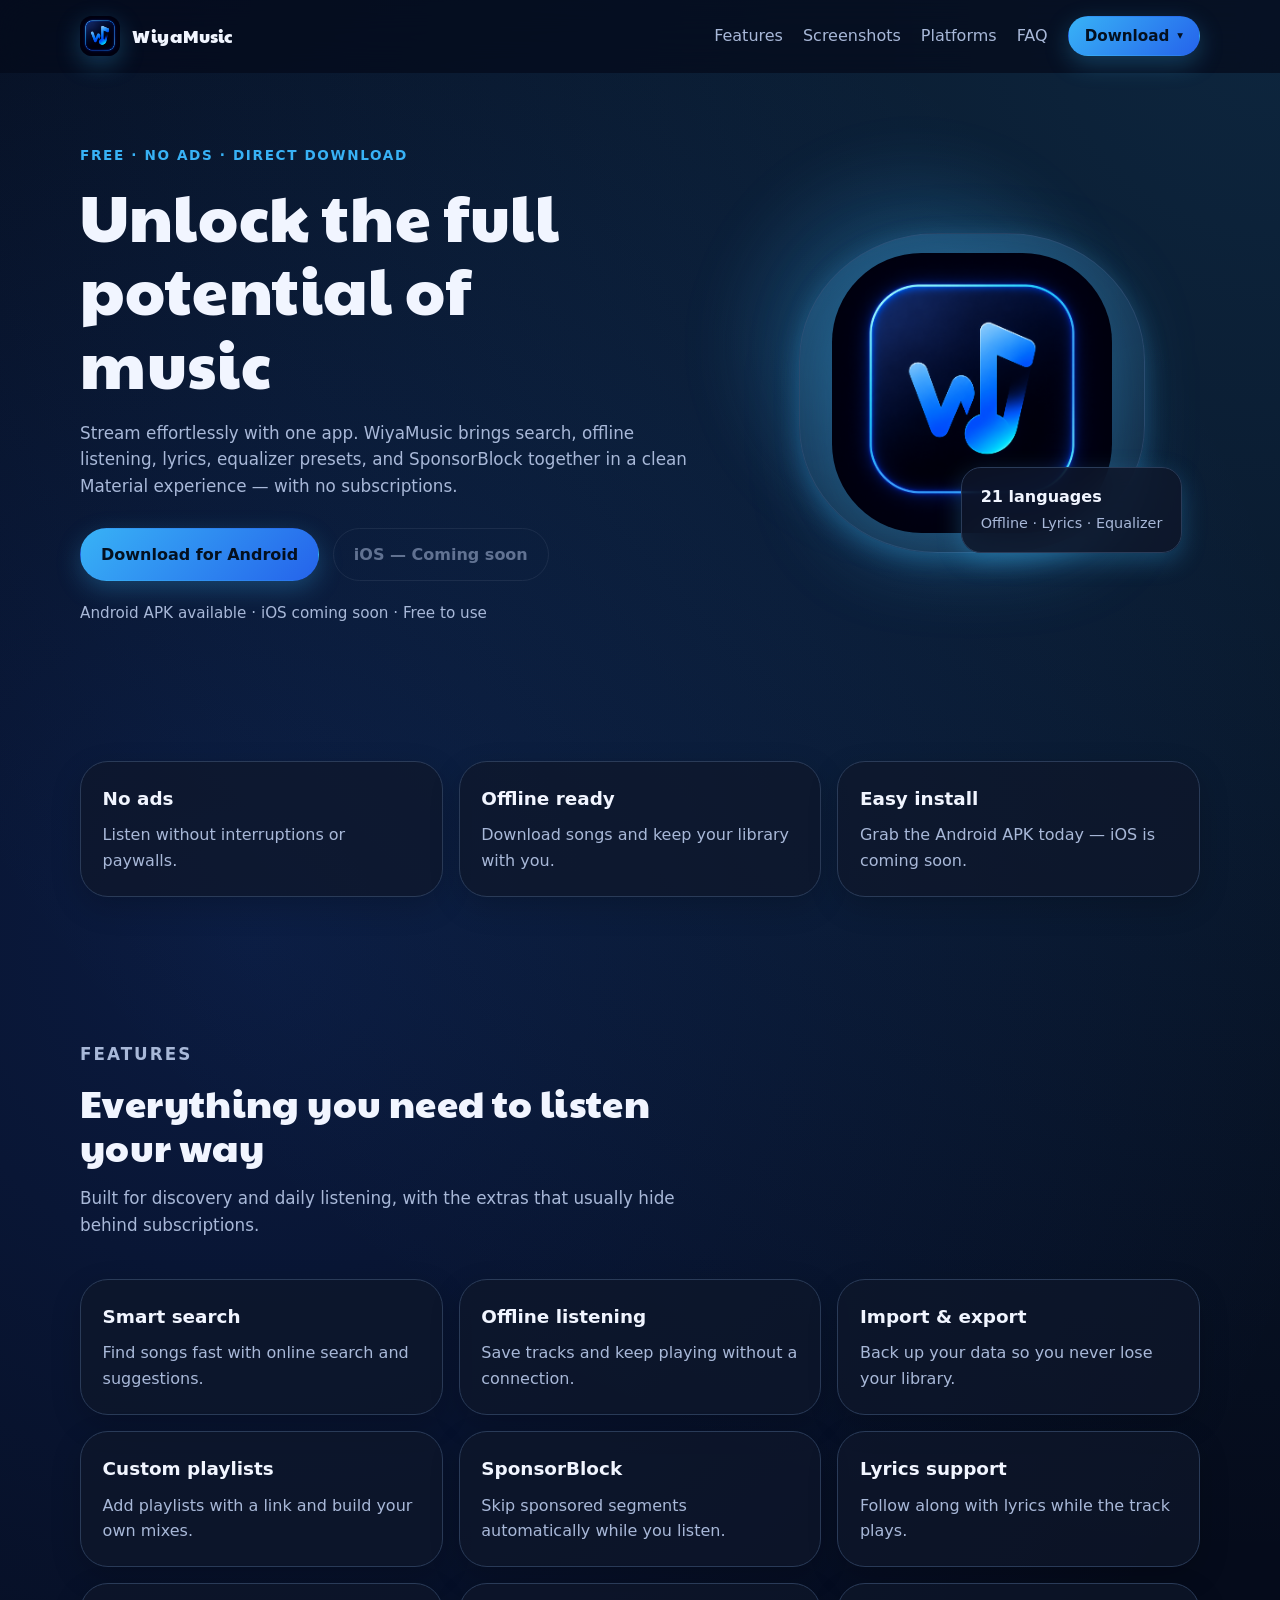
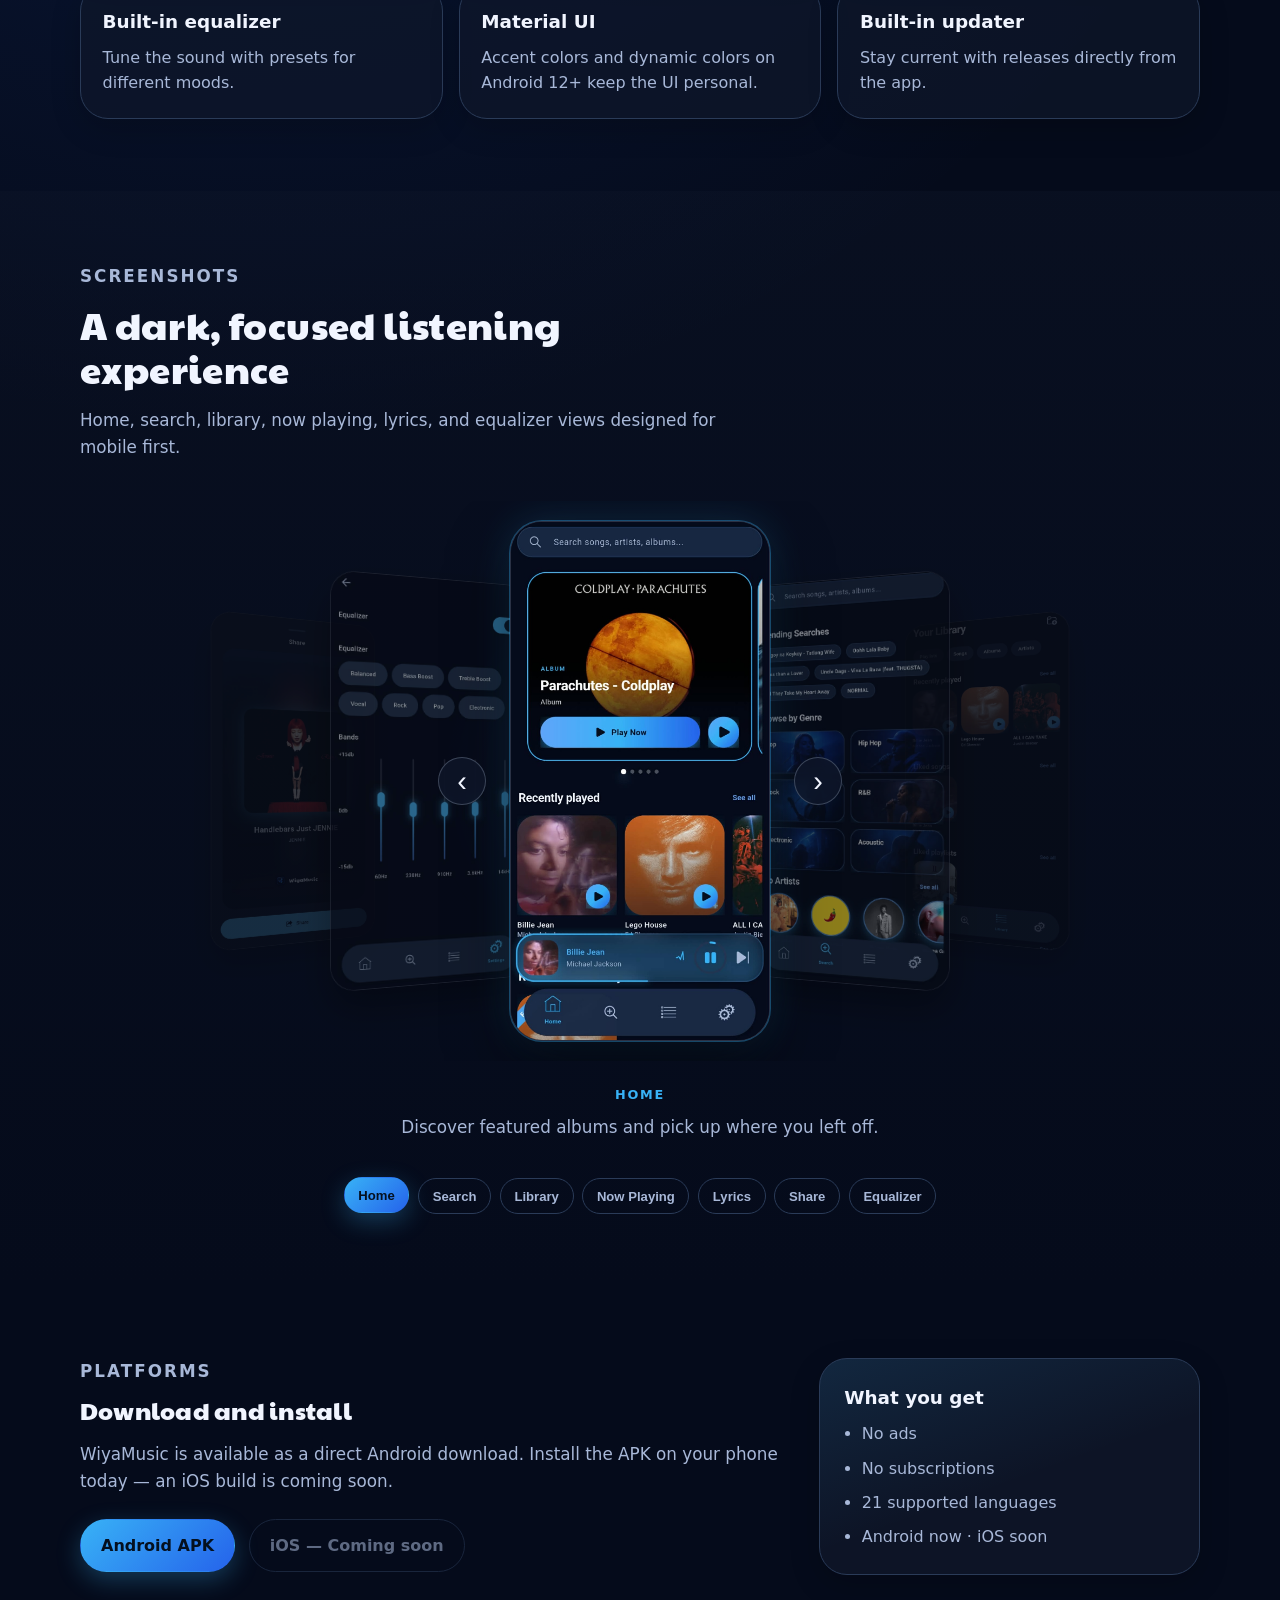
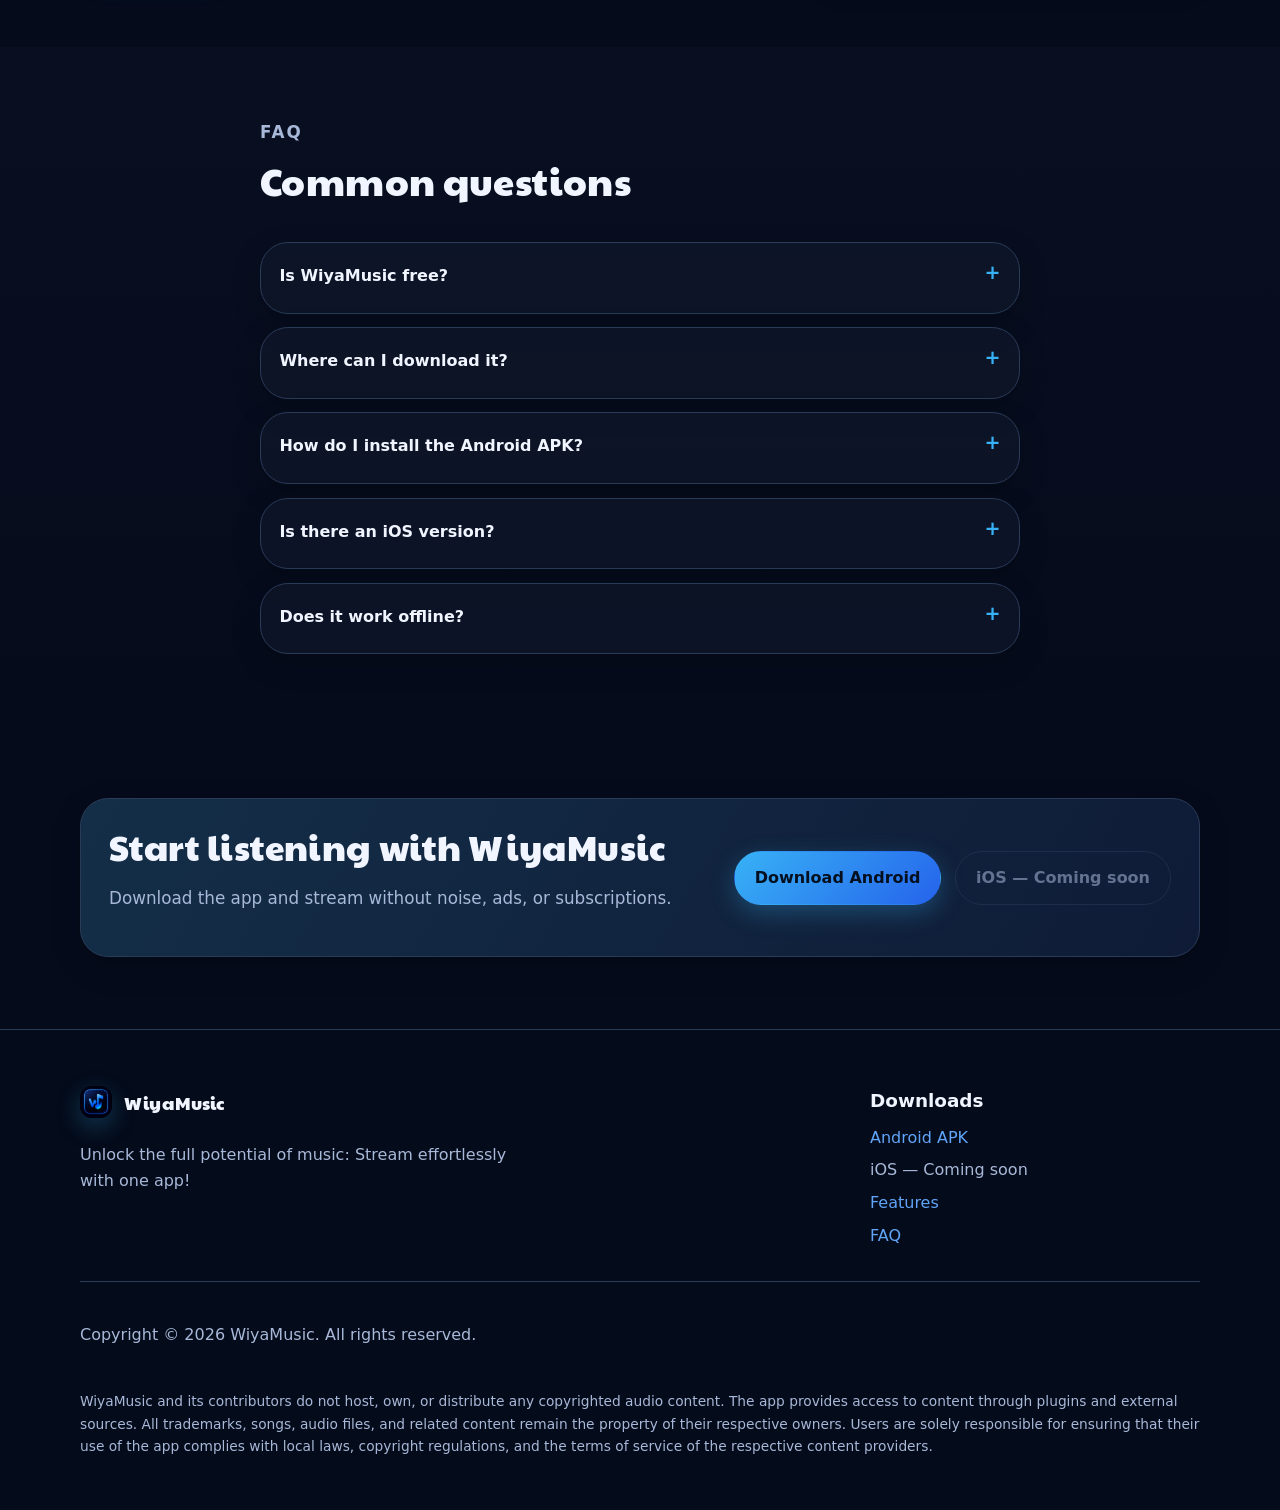
==== commit cf88a3eb: "removed credits" ====
--- a/index.html
+++ b/index.html
@@ -519,7 +519,7 @@
           </p>
         </div>
 
-        <div>
+        <div class="footer-downloads">
           <h3>Downloads</h3>
           <ul>
             <li>
@@ -536,22 +536,6 @@
             </li>
           </ul>
         </div>
-
-        <div>
-          <h3>Credits</h3>
-          <p>
-            Based on
-            <a
-              href="https://github.com/gokadzev/Musify"
-              rel="noopener noreferrer"
-              >Musify</a
-            >
-            by Valeri Gokadze.
-          </p>
-          <p class="small">
-            Paytone One font licensed under the SIL Open Font License 1.1.
-          </p>
-        </div>
       </div>
 
       <div class="container legal">
--- a/css/styles.css
+++ b/css/styles.css
@@ -886,6 +886,10 @@
   margin-bottom: 2rem;
 }
 
+.footer-downloads {
+  grid-column: 3;
+}
+
 .footer-copy,
 .site-footer p,
 .site-footer li {
@@ -929,6 +933,10 @@
   .highlight-grid,
   .feature-grid {
     grid-template-columns: 1fr;
+  }
+
+  .footer-downloads {
+    grid-column: auto;
   }
 
   .hero-visual {
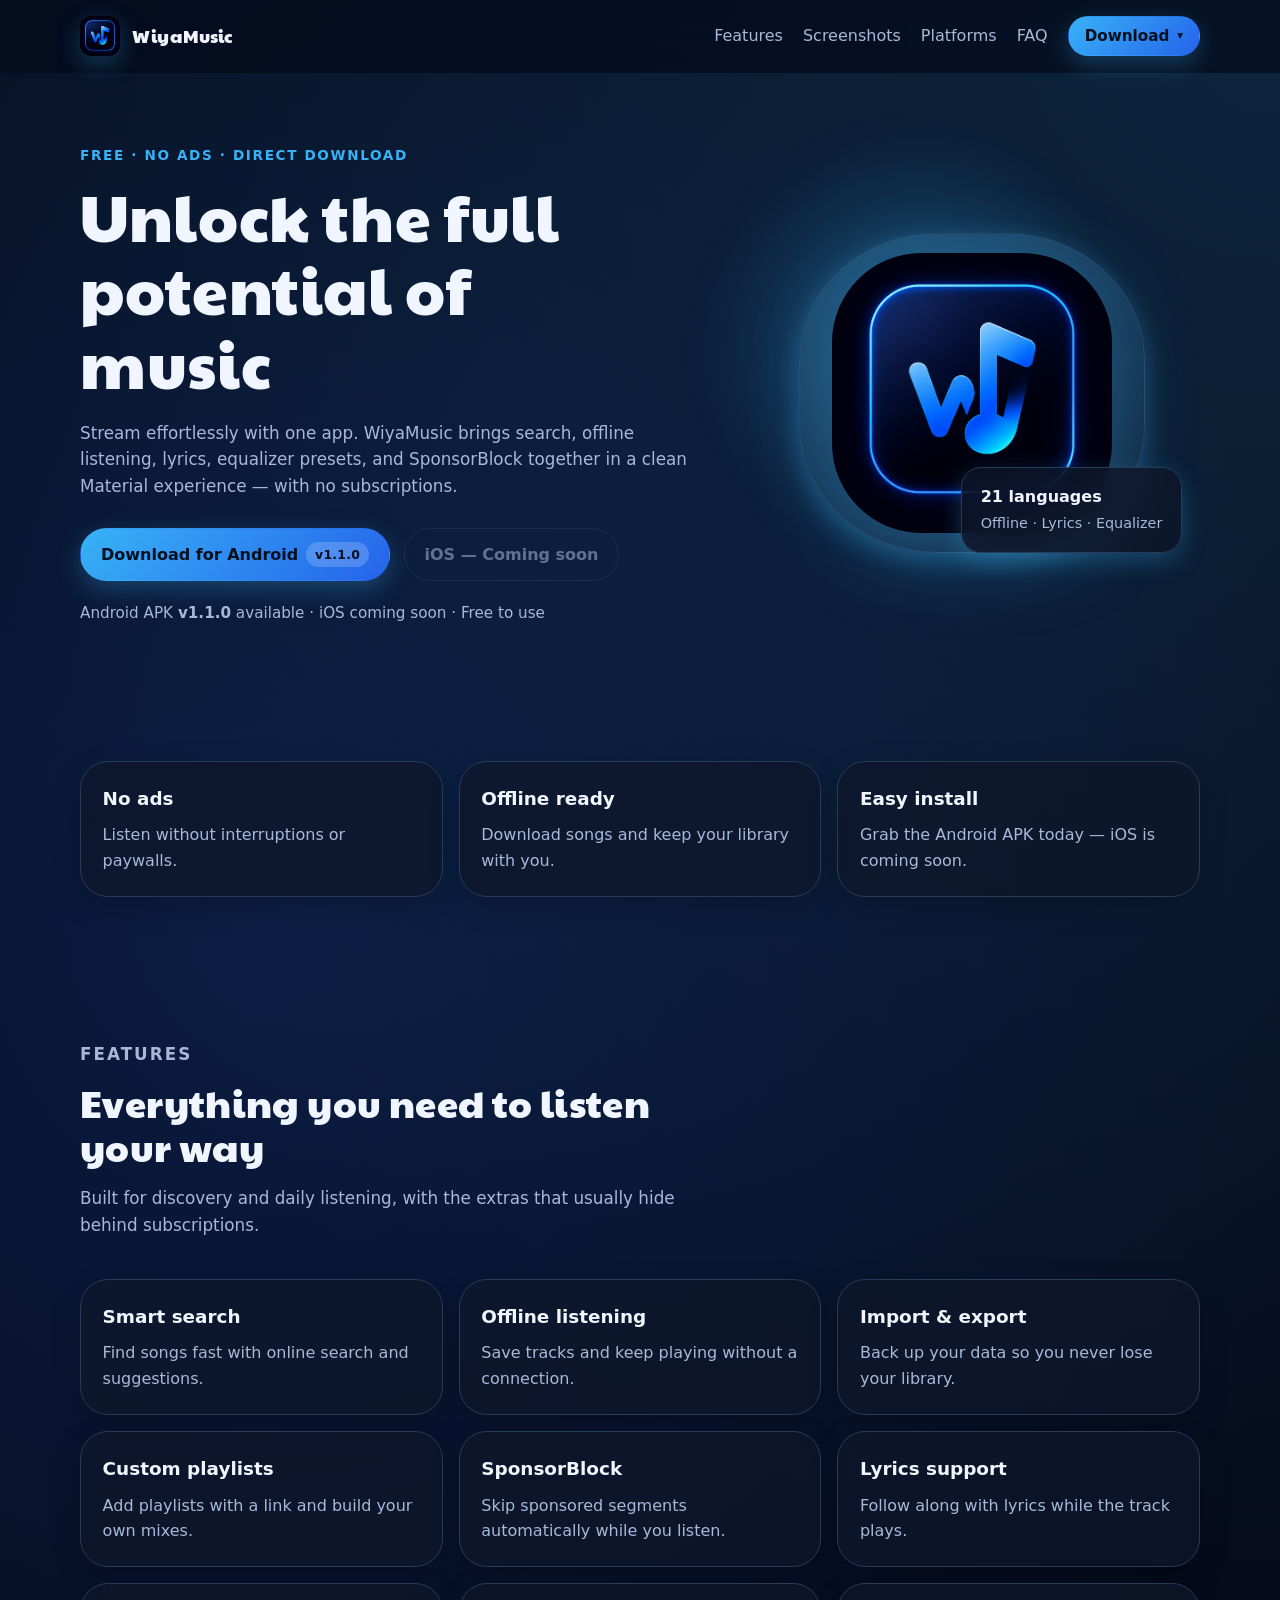
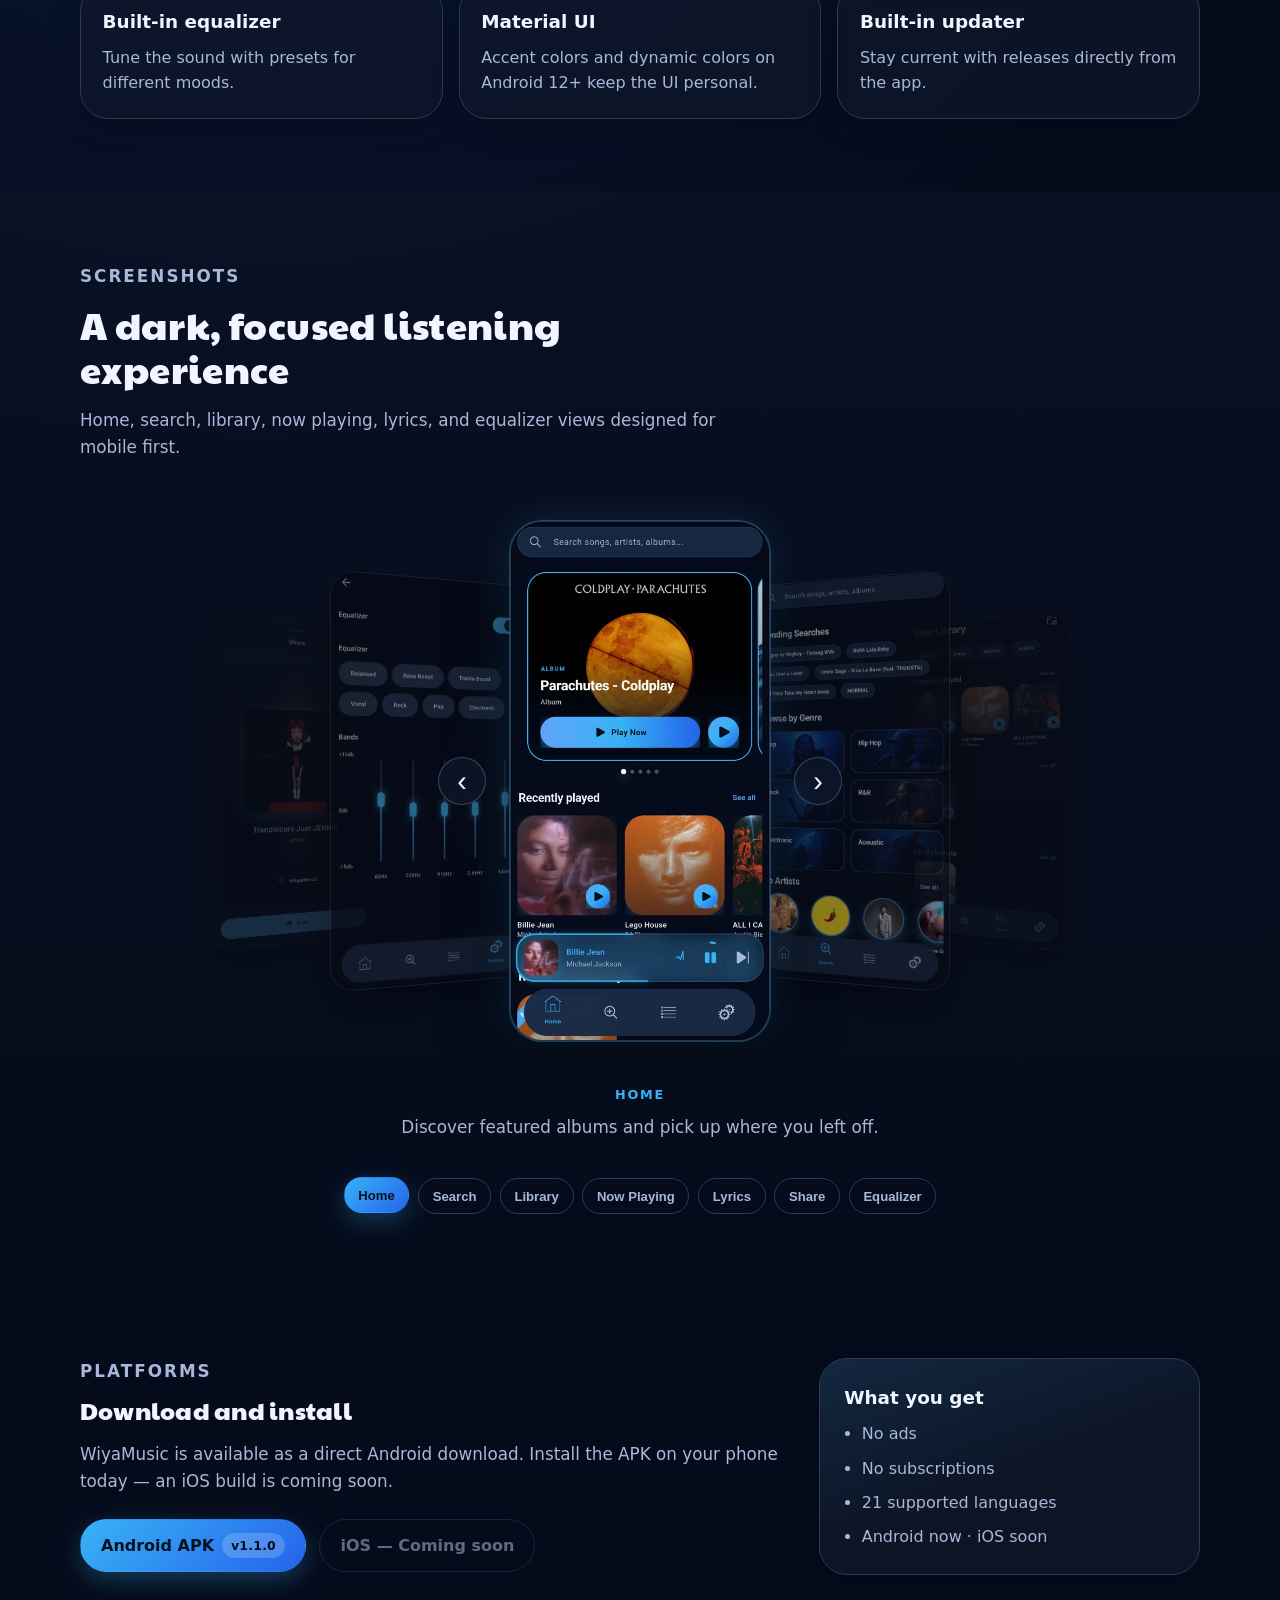
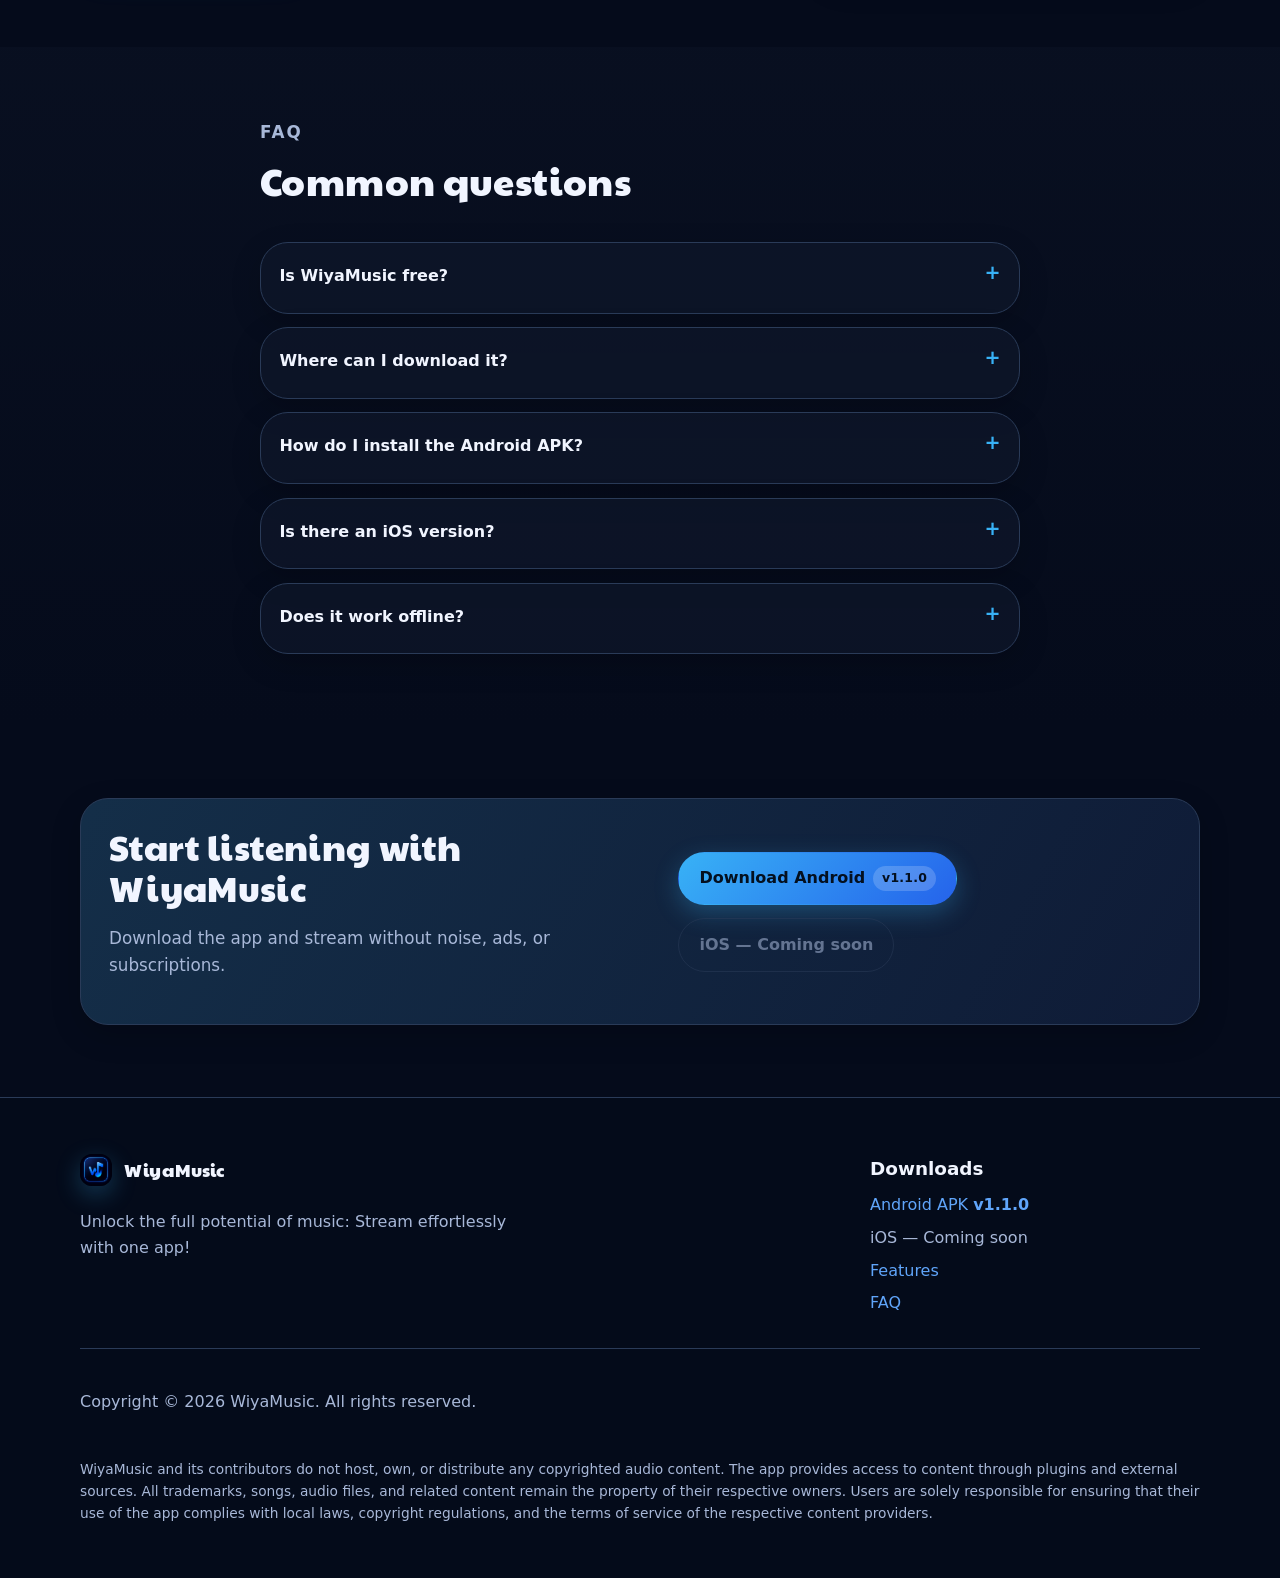
==== commit f5987af5: "display version of the apk" ====
--- a/index.html
+++ b/index.html
@@ -92,14 +92,16 @@
               aria-label="Download options"
               data-download-panel
             >
-              <a
+              <a data-android-download
                 class="nav-download-item"
                 role="menuitem"
-                href="downloads/android/wiyamusic.apk"
+                href="downloads/android/wiyamusic-1.1.0.apk"
                 download
               >
                 <span class="nav-download-item-title">Download for Android</span>
-                <span class="nav-download-item-sub">Direct APK · free</span>
+                <span class="nav-download-item-sub"
+                  >Direct APK · <span data-android-version>v1.1.0</span> · free</span
+                >
               </a>
               <span
                 class="nav-download-item is-soon"
@@ -129,12 +131,13 @@
               together in a clean Material experience — with no subscriptions.
             </p>
             <div class="hero-actions" id="download">
-              <a
+              <a data-android-download
                 class="button"
-                href="downloads/android/wiyamusic.apk"
+                href="downloads/android/wiyamusic-1.1.0.apk"
                 download
               >
                 Download for Android
+                <span class="button-version" data-android-version>v1.1.0</span>
               </a>
               <span
                 class="button button-ghost button-soon"
@@ -145,7 +148,9 @@
               </span>
             </div>
             <p class="hero-meta">
-              Android APK available · iOS coming soon · Free to use
+              Android APK
+              <span data-android-version>v1.1.0</span>
+              available · iOS coming soon · Free to use
             </p>
           </div>
 
@@ -406,8 +411,9 @@
               APK on your phone today — an iOS build is coming soon.
             </p>
             <div class="inline-actions">
-              <a class="button" href="downloads/android/wiyamusic.apk" download
-                >Android APK</a
+              <a data-android-download class="button" href="downloads/android/wiyamusic-1.1.0.apk" download
+                >Android APK
+                <span class="button-version" data-android-version>v1.1.0</span></a
               >
               <span
                 class="button button-ghost button-soon"
@@ -448,7 +454,9 @@
               <summary>Where can I download it?</summary>
               <p>
                 Download the
-                <a href="downloads/android/wiyamusic.apk">Android APK</a>
+                <a data-android-download href="downloads/android/wiyamusic-1.1.0.apk"
+                  >Android APK (<span data-android-version>v1.1.0</span>)</a
+                >
                 from this site. An iOS version is coming soon.
               </p>
             </details>
@@ -487,8 +495,9 @@
             </p>
           </div>
           <div class="hero-actions">
-            <a class="button" href="downloads/android/wiyamusic.apk" download
-              >Download Android</a
+            <a data-android-download class="button" href="downloads/android/wiyamusic-1.1.0.apk" download
+              >Download Android
+              <span class="button-version" data-android-version>v1.1.0</span></a
             >
             <span
               class="button button-ghost button-soon"
@@ -523,7 +532,10 @@
           <h3>Downloads</h3>
           <ul>
             <li>
-              <a href="downloads/android/wiyamusic.apk">Android APK</a>
+              <a data-android-download href="downloads/android/wiyamusic-1.1.0.apk"
+                >Android APK
+                <span data-android-version>v1.1.0</span></a
+              >
             </li>
             <li>
               <span class="footer-soon">iOS — Coming soon</span>
--- a/css/styles.css
+++ b/css/styles.css
@@ -335,6 +335,28 @@
   user-select: none;
 }
 
+.button-version,
+[data-android-version] {
+  font-variant-numeric: tabular-nums;
+}
+
+.button .button-version {
+  display: inline-flex;
+  align-items: center;
+  padding: 0.15rem 0.55rem;
+  border-radius: 999px;
+  background: rgba(255, 255, 255, 0.18);
+  font-size: 0.78em;
+  font-weight: 700;
+  letter-spacing: 0.02em;
+}
+
+.hero-meta [data-android-version],
+.footer-downloads [data-android-version],
+.faq-list [data-android-version] {
+  font-weight: 700;
+}
+
 .footer-soon {
   color: var(--on-surface-variant);
 }
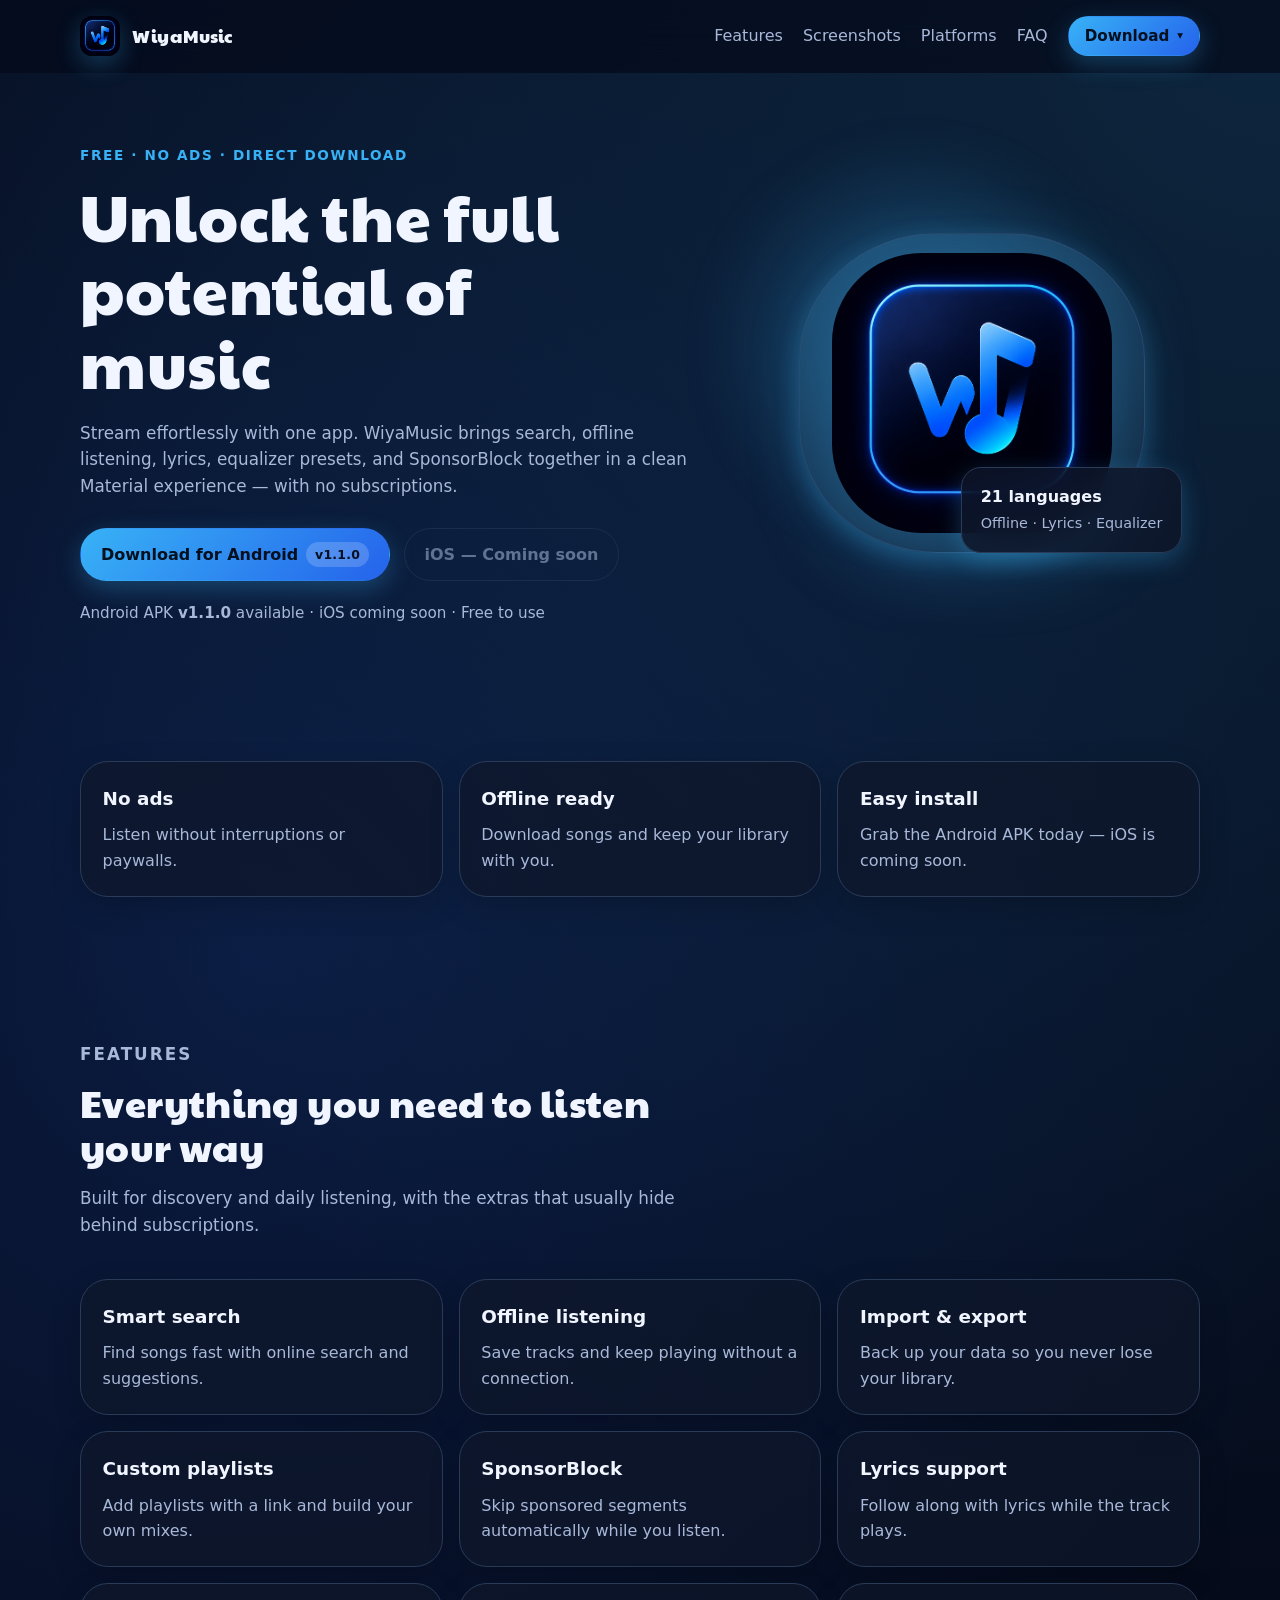
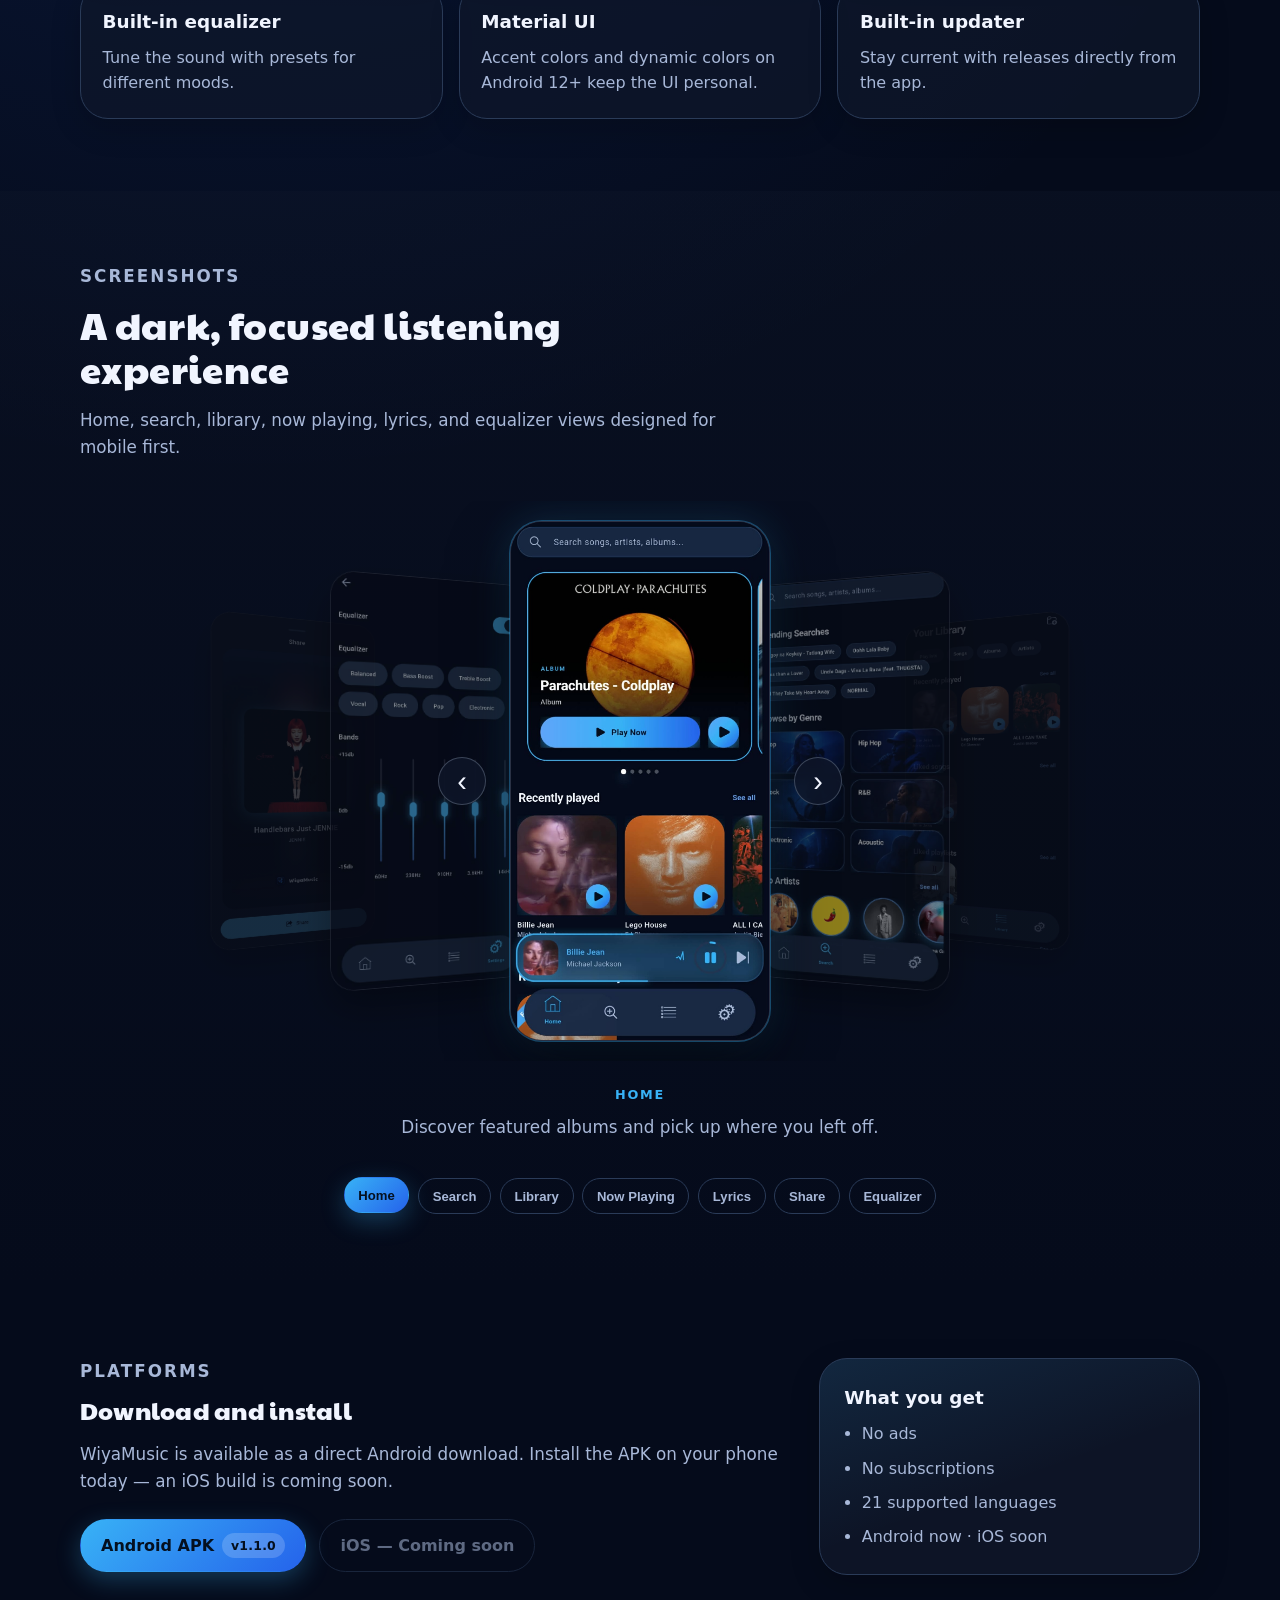
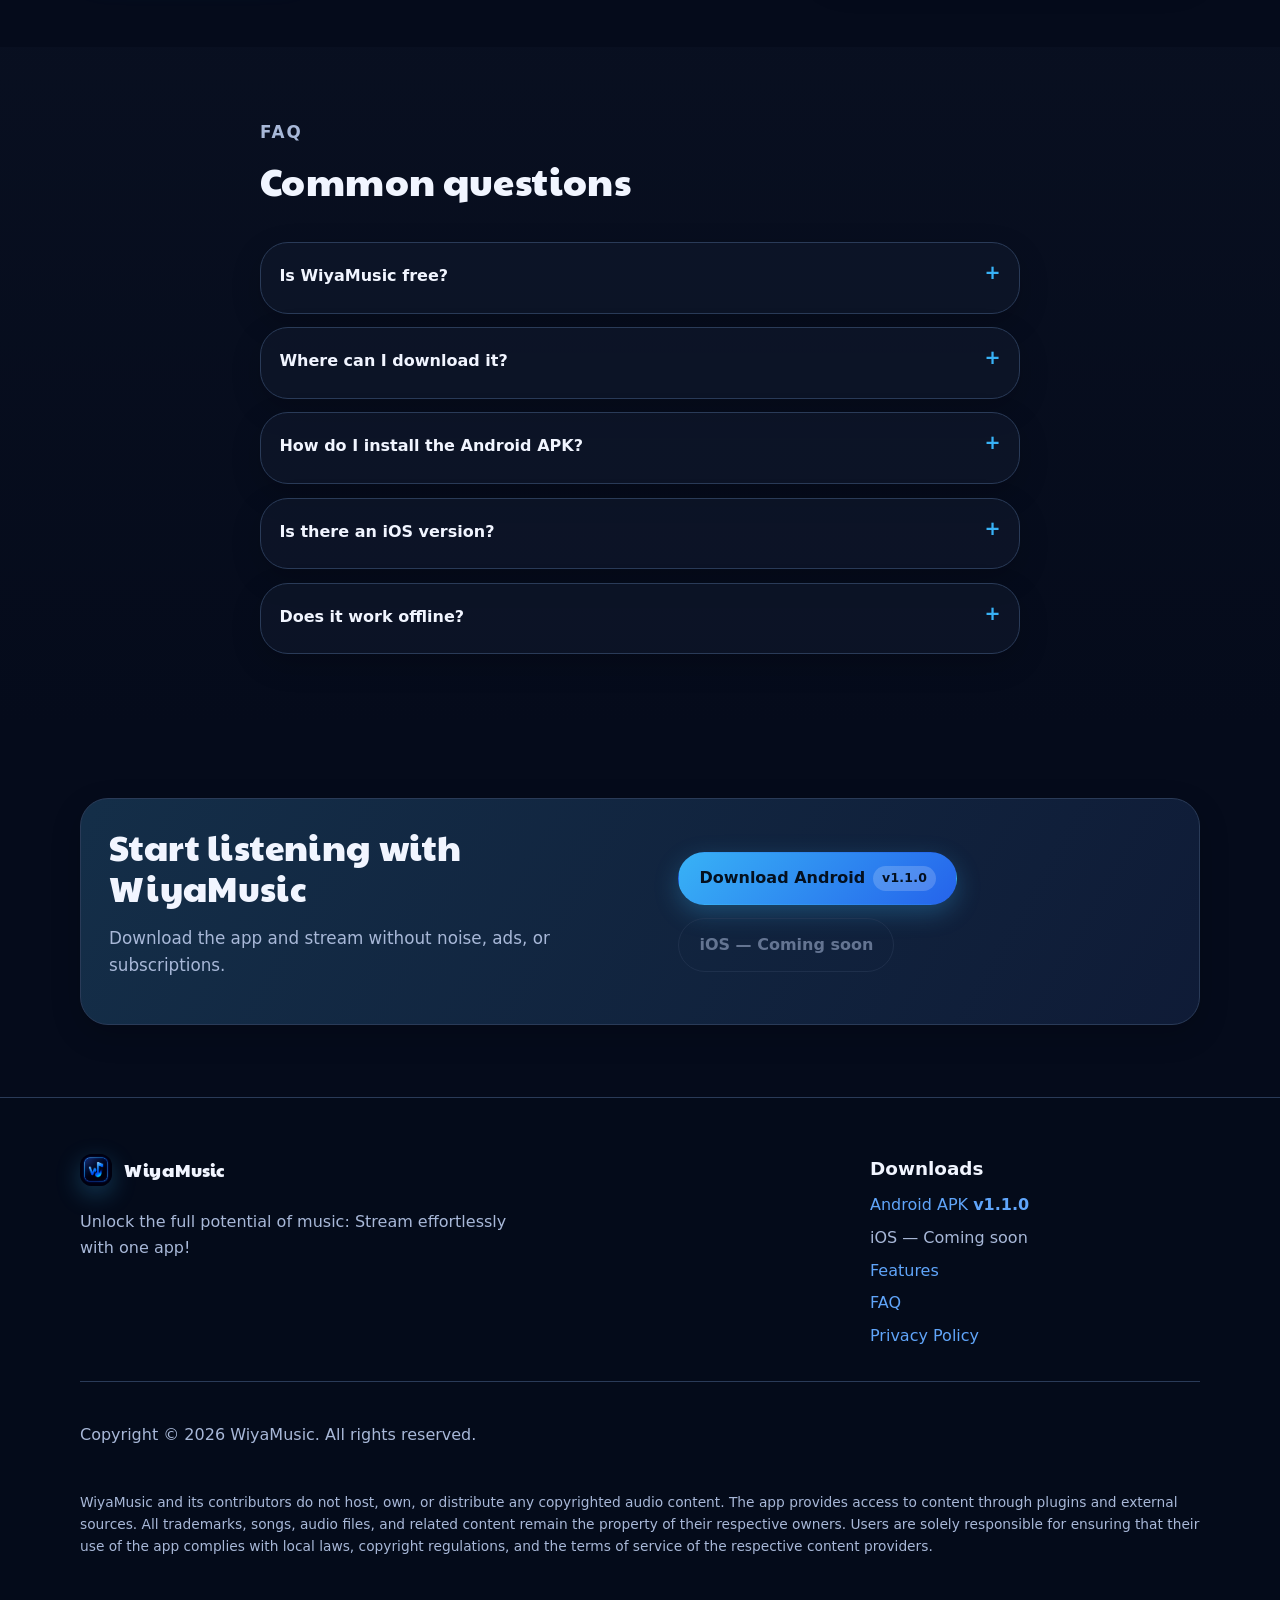
==== commit 009d8be8: "added privacy page" ====
--- a/index.html
+++ b/index.html
@@ -546,6 +546,9 @@
             <li>
               <a href="#faq">FAQ</a>
             </li>
+            <li>
+              <a href="privacy.html">Privacy Policy</a>
+            </li>
           </ul>
         </div>
       </div>
--- a/css/styles.css
+++ b/css/styles.css
@@ -948,6 +948,66 @@
   max-width: 70rem;
 }
 
+.legal-page {
+  padding: 7.5rem 0 4rem;
+}
+
+.legal-page h1 {
+  margin: 0 0 0.5rem;
+  font-family: "Paytone One", Inter, sans-serif;
+  font-weight: 400;
+  font-size: clamp(2rem, 4vw, 3rem);
+  line-height: 1.15;
+}
+
+.legal-updated {
+  margin: 0 0 2rem;
+  color: var(--on-surface-variant);
+  font-size: 0.95rem;
+}
+
+.legal-content {
+  color: var(--on-surface-variant);
+  line-height: 1.7;
+}
+
+.legal-content h2 {
+  margin: 2.25rem 0 0.75rem;
+  color: var(--on-surface);
+  font-size: 1.25rem;
+}
+
+.legal-content h3 {
+  margin: 1.5rem 0 0.5rem;
+  color: var(--on-surface);
+  font-size: 1.05rem;
+}
+
+.legal-content p,
+.legal-content ul {
+  margin: 0 0 1rem;
+}
+
+.legal-content ul {
+  padding-left: 1.25rem;
+}
+
+.legal-content li + li {
+  margin-top: 0.4rem;
+}
+
+.legal-content a {
+  color: var(--primary);
+}
+
+.legal-content strong {
+  color: var(--on-surface);
+}
+
+.legal-back {
+  margin-top: 2.5rem;
+}
+
 @media (max-width: 900px) {
   .hero-grid,
   .download-grid,
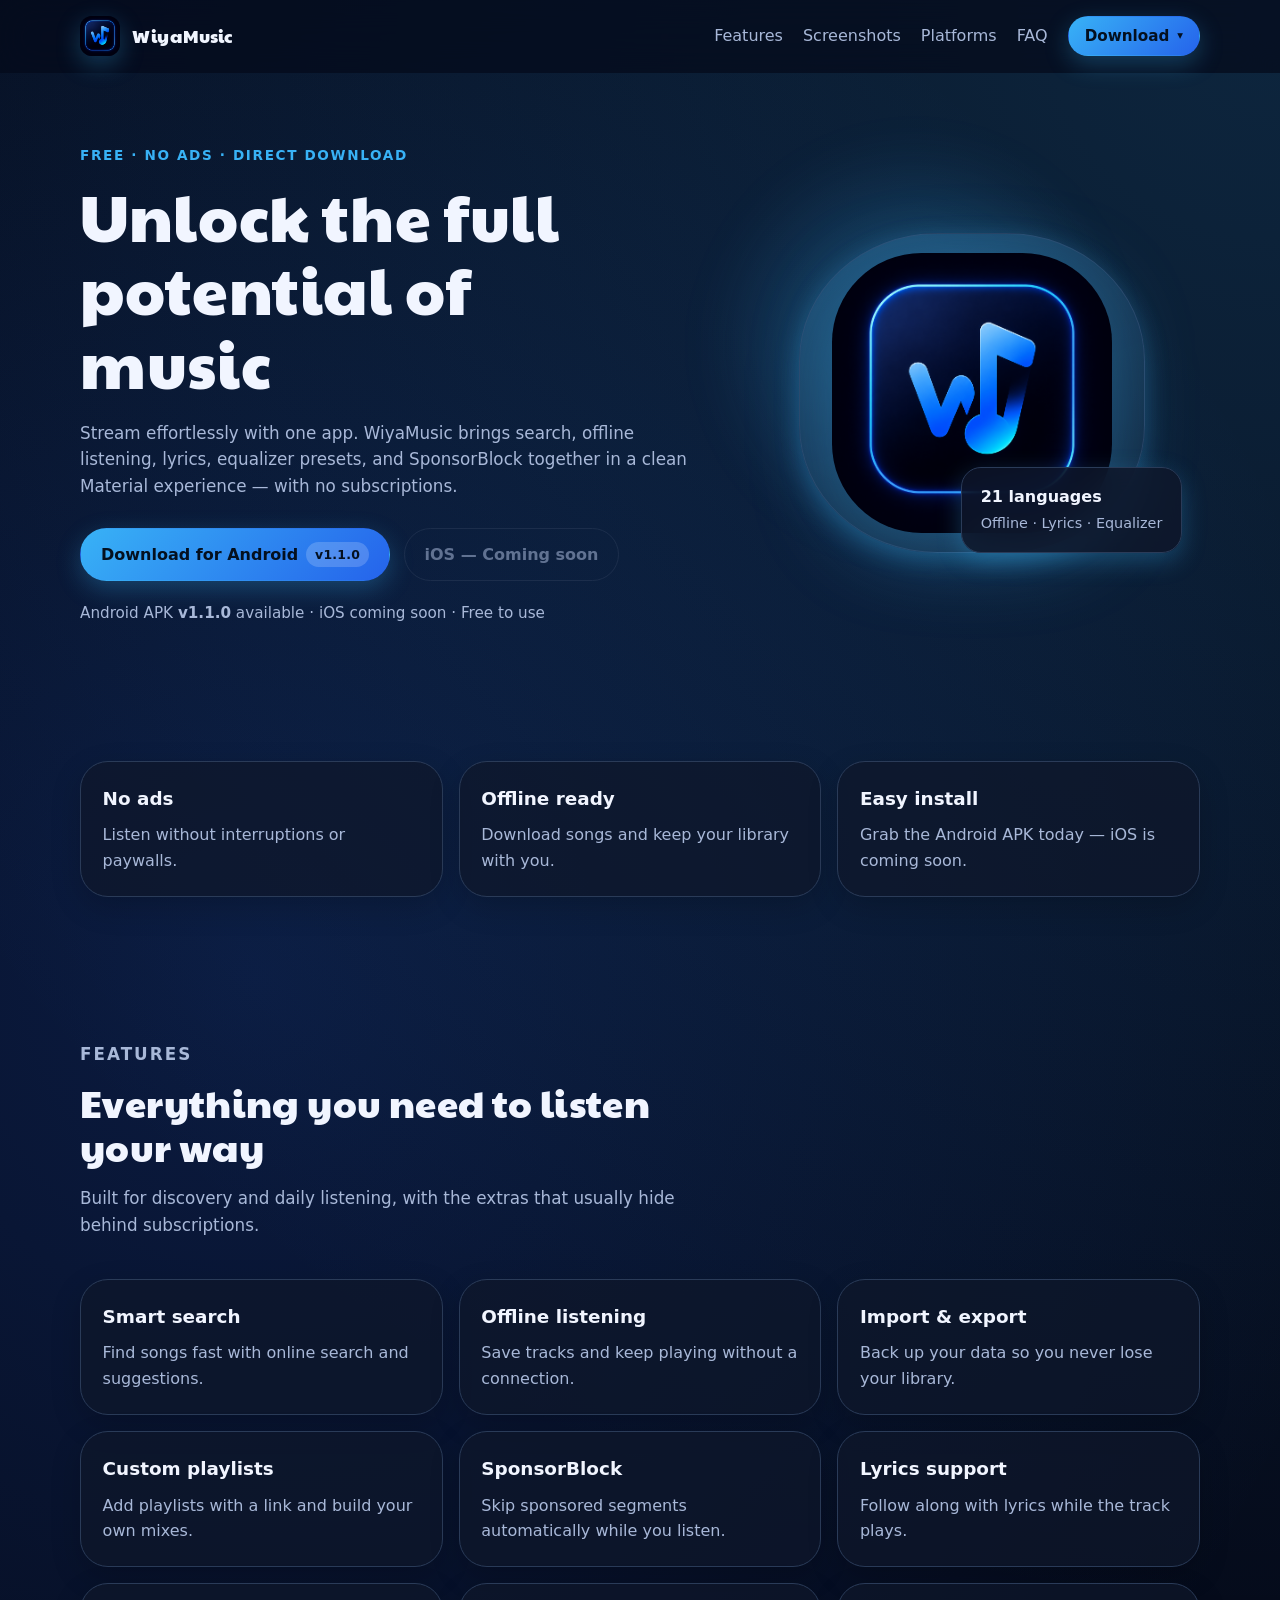
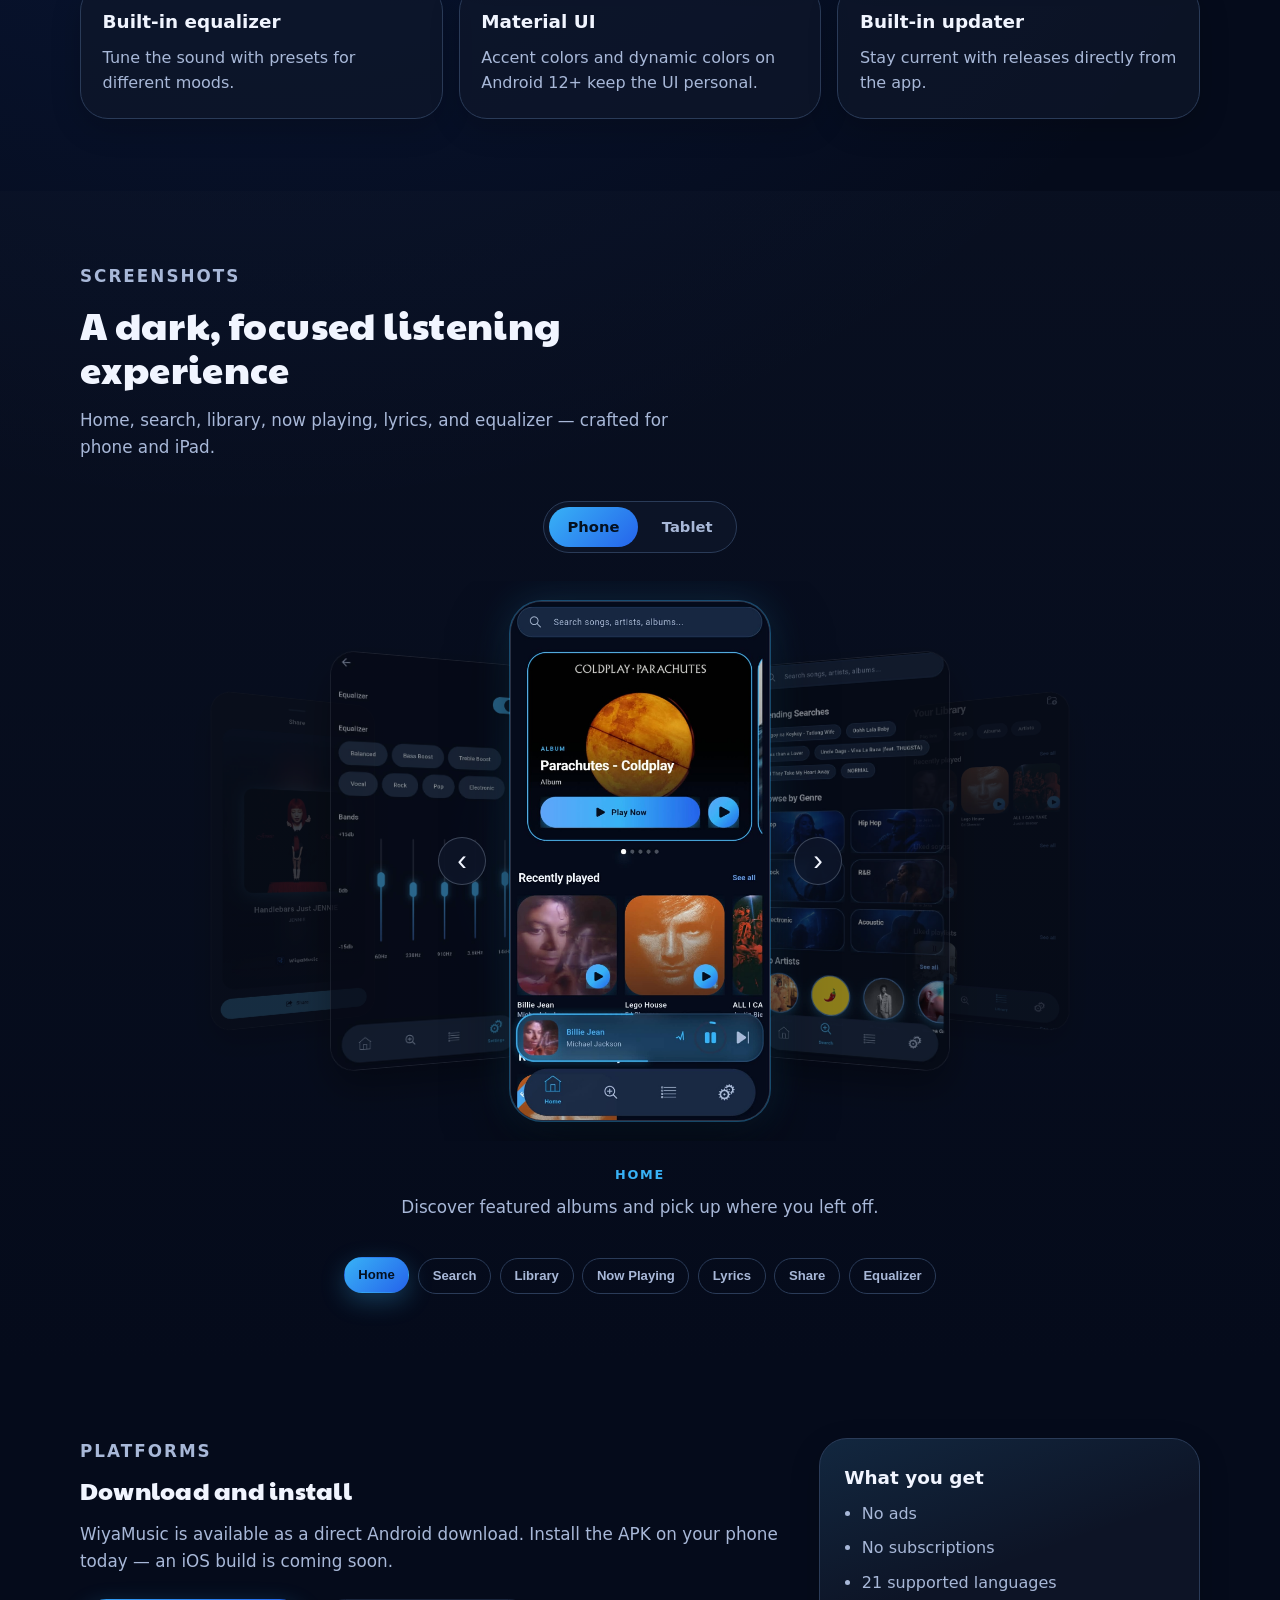
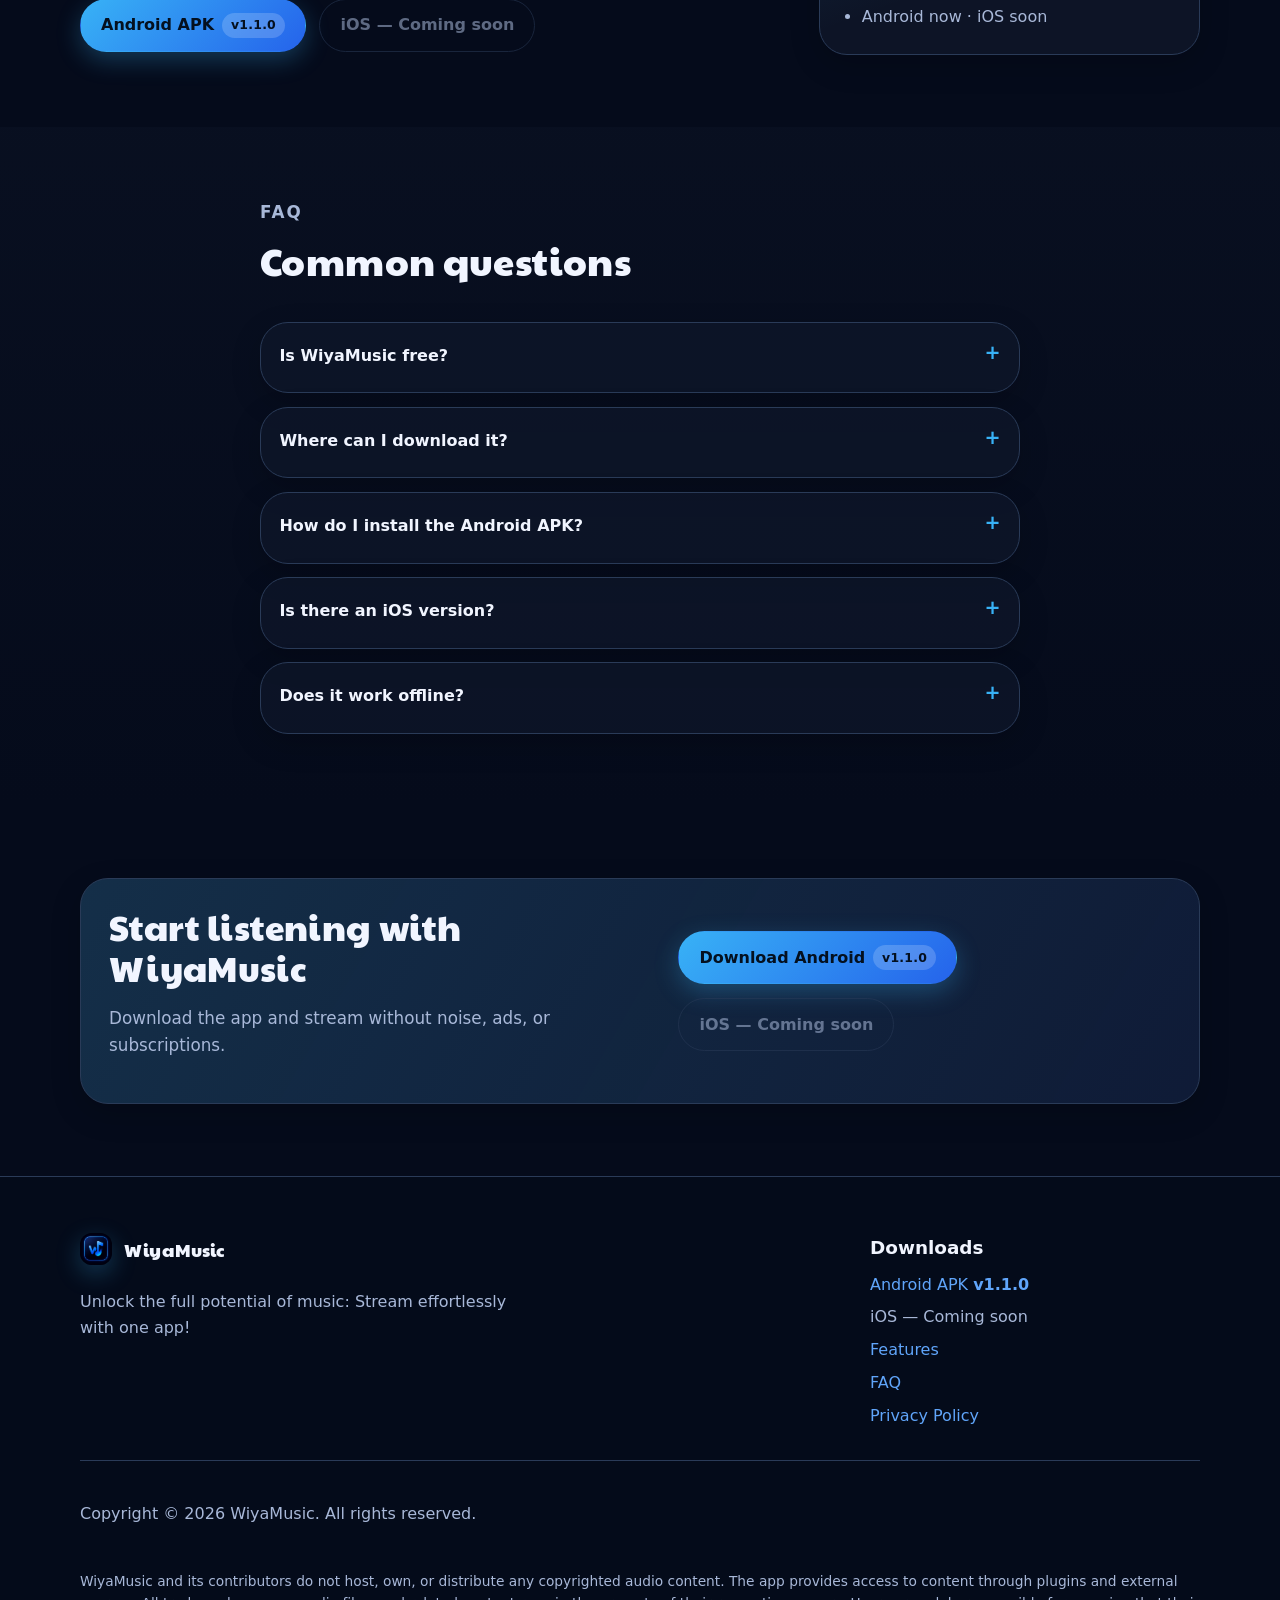
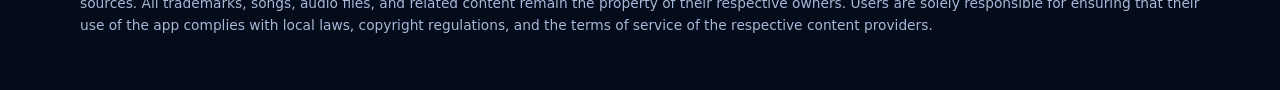
==== commit 96be99dd: "added tablet view" ====
--- a/index.html
+++ b/index.html
@@ -249,14 +249,40 @@
             <p class="eyebrow">Screenshots</p>
             <h2>A dark, focused listening experience</h2>
             <p>
-              Home, search, library, now playing, lyrics, and equalizer views
-              designed for mobile first.
+              Home, search, library, now playing, lyrics, and equalizer —
+              crafted for phone and iPad.
             </p>
+          </div>
+
+          <div
+            class="shot-device-toggle"
+            role="tablist"
+            aria-label="Screenshot device"
+          >
+            <button
+              type="button"
+              class="shot-device-btn is-active"
+              data-device-btn="phone"
+              role="tab"
+              aria-selected="true"
+            >
+              Phone
+            </button>
+            <button
+              type="button"
+              class="shot-device-btn"
+              data-device-btn="tablet"
+              role="tab"
+              aria-selected="false"
+            >
+              Tablet
+            </button>
           </div>
 
           <div
             class="shot-carousel"
             data-carousel
+            data-device="phone"
             role="region"
             aria-roledescription="carousel"
             aria-label="WiyaMusic app screenshots"
@@ -277,6 +303,7 @@
                 <figure
                   class="phone-frame shot-slide is-active"
                   data-slide
+                  data-device="phone"
                   data-label="Home"
                   data-caption="Discover featured albums and pick up where you left off."
                 >
@@ -291,6 +318,7 @@
                 <figure
                   class="phone-frame shot-slide"
                   data-slide
+                  data-device="phone"
                   data-label="Search"
                   data-caption="Browse trending searches, genres, and top artists."
                 >
@@ -305,6 +333,7 @@
                 <figure
                   class="phone-frame shot-slide"
                   data-slide
+                  data-device="phone"
                   data-label="Library"
                   data-caption="Your playlists, liked songs, and albums in one place."
                 >
@@ -319,6 +348,7 @@
                 <figure
                   class="phone-frame shot-slide"
                   data-slide
+                  data-device="phone"
                   data-label="Now Playing"
                   data-caption="Full-screen playback with like, shuffle, and queue."
                 >
@@ -333,6 +363,7 @@
                 <figure
                   class="phone-frame shot-slide"
                   data-slide
+                  data-device="phone"
                   data-label="Lyrics"
                   data-caption="Follow along with synced lyrics while you listen."
                 >
@@ -347,6 +378,7 @@
                 <figure
                   class="phone-frame shot-slide"
                   data-slide
+                  data-device="phone"
                   data-label="Share"
                   data-caption="Share a polished song card with WiyaMusic branding."
                 >
@@ -361,6 +393,7 @@
                 <figure
                   class="phone-frame shot-slide"
                   data-slide
+                  data-device="phone"
                   data-label="Equalizer"
                   data-caption="Tune the sound with presets and custom frequency bands."
                 >
@@ -370,6 +403,112 @@
                     loading="lazy"
                     width="956"
                     height="2050"
+                  />
+                </figure>
+
+                <figure
+                  class="tablet-frame shot-slide"
+                  data-slide
+                  data-device="tablet"
+                  data-label="Home"
+                  data-caption="A spacious home layout with featured albums and recent listening."
+                >
+                  <img
+                    src="assets/images/screenshots/ipad/screenshot-01.png"
+                    alt="WiyaMusic iPad home screen"
+                    loading="lazy"
+                    width="2048"
+                    height="2732"
+                  />
+                </figure>
+                <figure
+                  class="tablet-frame shot-slide"
+                  data-slide
+                  data-device="tablet"
+                  data-label="Library"
+                  data-caption="Sidebar navigation keeps library sections and playlists in reach."
+                >
+                  <img
+                    src="assets/images/screenshots/ipad/screenshot-02.png"
+                    alt="WiyaMusic iPad library with sidebar"
+                    loading="lazy"
+                    width="2048"
+                    height="2732"
+                  />
+                </figure>
+                <figure
+                  class="tablet-frame shot-slide"
+                  data-slide
+                  data-device="tablet"
+                  data-label="Playlists"
+                  data-caption="Browse playlists with cover art in a tablet-friendly layout."
+                >
+                  <img
+                    src="assets/images/screenshots/ipad/screenshot-03.png"
+                    alt="WiyaMusic iPad playlists view"
+                    loading="lazy"
+                    width="2048"
+                    height="2732"
+                  />
+                </figure>
+                <figure
+                  class="tablet-frame shot-slide"
+                  data-slide
+                  data-device="tablet"
+                  data-label="Now Playing"
+                  data-caption="Artwork and controls share the screen for a focused listen."
+                >
+                  <img
+                    src="assets/images/screenshots/ipad/screenshot-04.png"
+                    alt="WiyaMusic iPad now playing screen"
+                    loading="lazy"
+                    width="2048"
+                    height="2732"
+                  />
+                </figure>
+                <figure
+                  class="tablet-frame shot-slide"
+                  data-slide
+                  data-device="tablet"
+                  data-label="Queue"
+                  data-caption="Show or hide the queue beside playback on iPad."
+                >
+                  <img
+                    src="assets/images/screenshots/ipad/screenshot-05.png"
+                    alt="WiyaMusic iPad now playing with queue"
+                    loading="lazy"
+                    width="2048"
+                    height="2732"
+                  />
+                </figure>
+                <figure
+                  class="tablet-frame shot-slide"
+                  data-slide
+                  data-device="tablet"
+                  data-label="Search"
+                  data-caption="Search and discovery expand across the larger canvas."
+                >
+                  <img
+                    src="assets/images/screenshots/ipad/screenshot-06.png"
+                    alt="WiyaMusic iPad search screen"
+                    loading="lazy"
+                    width="2048"
+                    height="2732"
+                  />
+                </figure>
+                <figure
+                  class="tablet-frame shot-slide"
+                  data-slide
+                  data-device="tablet"
+                  data-label="Equalizer"
+                  data-caption="Fine-tune sound with presets on a roomy tablet layout."
+                >
+                  <img
+                    src="assets/images/screenshots/ipad/screenshot-07.png"
+                    alt="WiyaMusic iPad equalizer"
+                    loading="lazy"
+                    width="2048"
+                    height="2732"
                   />
                 </figure>
               </div>
--- a/css/styles.css
+++ b/css/styles.css
@@ -569,6 +569,44 @@
   color: var(--on-surface-variant);
 }
 
+.shot-device-toggle {
+  display: flex;
+  width: fit-content;
+  align-items: center;
+  gap: 0.35rem;
+  margin: 0 auto 1.75rem;
+  padding: 0.3rem;
+  border: 1px solid var(--outline-variant);
+  border-radius: 999px;
+  background: rgba(15, 23, 42, 0.72);
+}
+
+.shot-device-btn {
+  appearance: none;
+  border: 0;
+  border-radius: 999px;
+  min-height: 40px;
+  padding: 0.45rem 1.15rem;
+  background: transparent;
+  color: var(--on-surface-variant);
+  font: inherit;
+  font-size: 0.92rem;
+  font-weight: 600;
+  cursor: pointer;
+  transition:
+    background 160ms ease,
+    color 160ms ease;
+}
+
+.shot-device-btn:hover {
+  color: var(--on-surface);
+}
+
+.shot-device-btn.is-active {
+  background: linear-gradient(135deg, var(--primary), var(--primary-deep));
+  color: var(--on-primary);
+}
+
 .shot-carousel {
   position: relative;
   margin-top: 0.5rem;
@@ -581,6 +619,11 @@
   min-height: clamp(420px, 68vw, 560px);
   perspective: 1400px;
   overflow: hidden;
+  transition: min-height 320ms ease;
+}
+
+.shot-carousel[data-device="tablet"] .shot-carousel-stage {
+  min-height: clamp(460px, 72vw, 640px);
 }
 
 .shot-carousel-glow {
@@ -605,6 +648,21 @@
   height: min(520px, 116vw);
   max-height: 560px;
   transform-style: preserve-3d;
+  transition:
+    width 320ms ease,
+    height 320ms ease,
+    max-height 320ms ease;
+}
+
+.shot-carousel[data-device="tablet"] .shot-track {
+  width: min(420px, 72vw);
+  height: min(560px, 96vw);
+  max-height: 620px;
+}
+
+.shot-carousel[data-device="phone"] .shot-slide[data-device="tablet"],
+.shot-carousel[data-device="tablet"] .shot-slide[data-device="phone"] {
+  display: none;
 }
 
 .shot-slide {
@@ -626,6 +684,10 @@
   will-change: transform, opacity;
 }
 
+.shot-slide.tablet-frame {
+  border-radius: 18px;
+}
+
 .shot-slide img {
   width: 100%;
   height: 100%;
@@ -633,6 +695,10 @@
   aspect-ratio: 956 / 2050;
   pointer-events: none;
   user-select: none;
+}
+
+.shot-slide.tablet-frame img {
+  aspect-ratio: 2048 / 2732;
 }
 
 .shot-slide.is-active {
@@ -731,6 +797,14 @@
   right: max(0px, calc(50% - min(260px, 58vw) / 2 - 72px));
 }
 
+.shot-carousel[data-device="tablet"] .shot-nav-prev {
+  left: max(0px, calc(50% - min(420px, 72vw) / 2 - 72px));
+}
+
+.shot-carousel[data-device="tablet"] .shot-nav-next {
+  right: max(0px, calc(50% - min(420px, 72vw) / 2 - 72px));
+}
+
 .shot-meta {
   text-align: center;
   margin: 1.5rem auto 0;
@@ -1130,6 +1204,24 @@
     height: min(440px, 124vw);
   }
 
+  .shot-carousel[data-device="tablet"] .shot-carousel-stage {
+    min-height: 460px;
+  }
+
+  .shot-carousel[data-device="tablet"] .shot-track {
+    width: min(300px, 78vw);
+    height: min(400px, 104vw);
+    max-height: 480px;
+  }
+
+  .shot-carousel[data-device="tablet"] .shot-nav-prev {
+    left: 0.35rem;
+  }
+
+  .shot-carousel[data-device="tablet"] .shot-nav-next {
+    right: 0.35rem;
+  }
+
   .shot-slide.is-prev {
     transform: translateX(-58%) scale(0.78) rotateY(22deg) translateZ(-60px);
   }
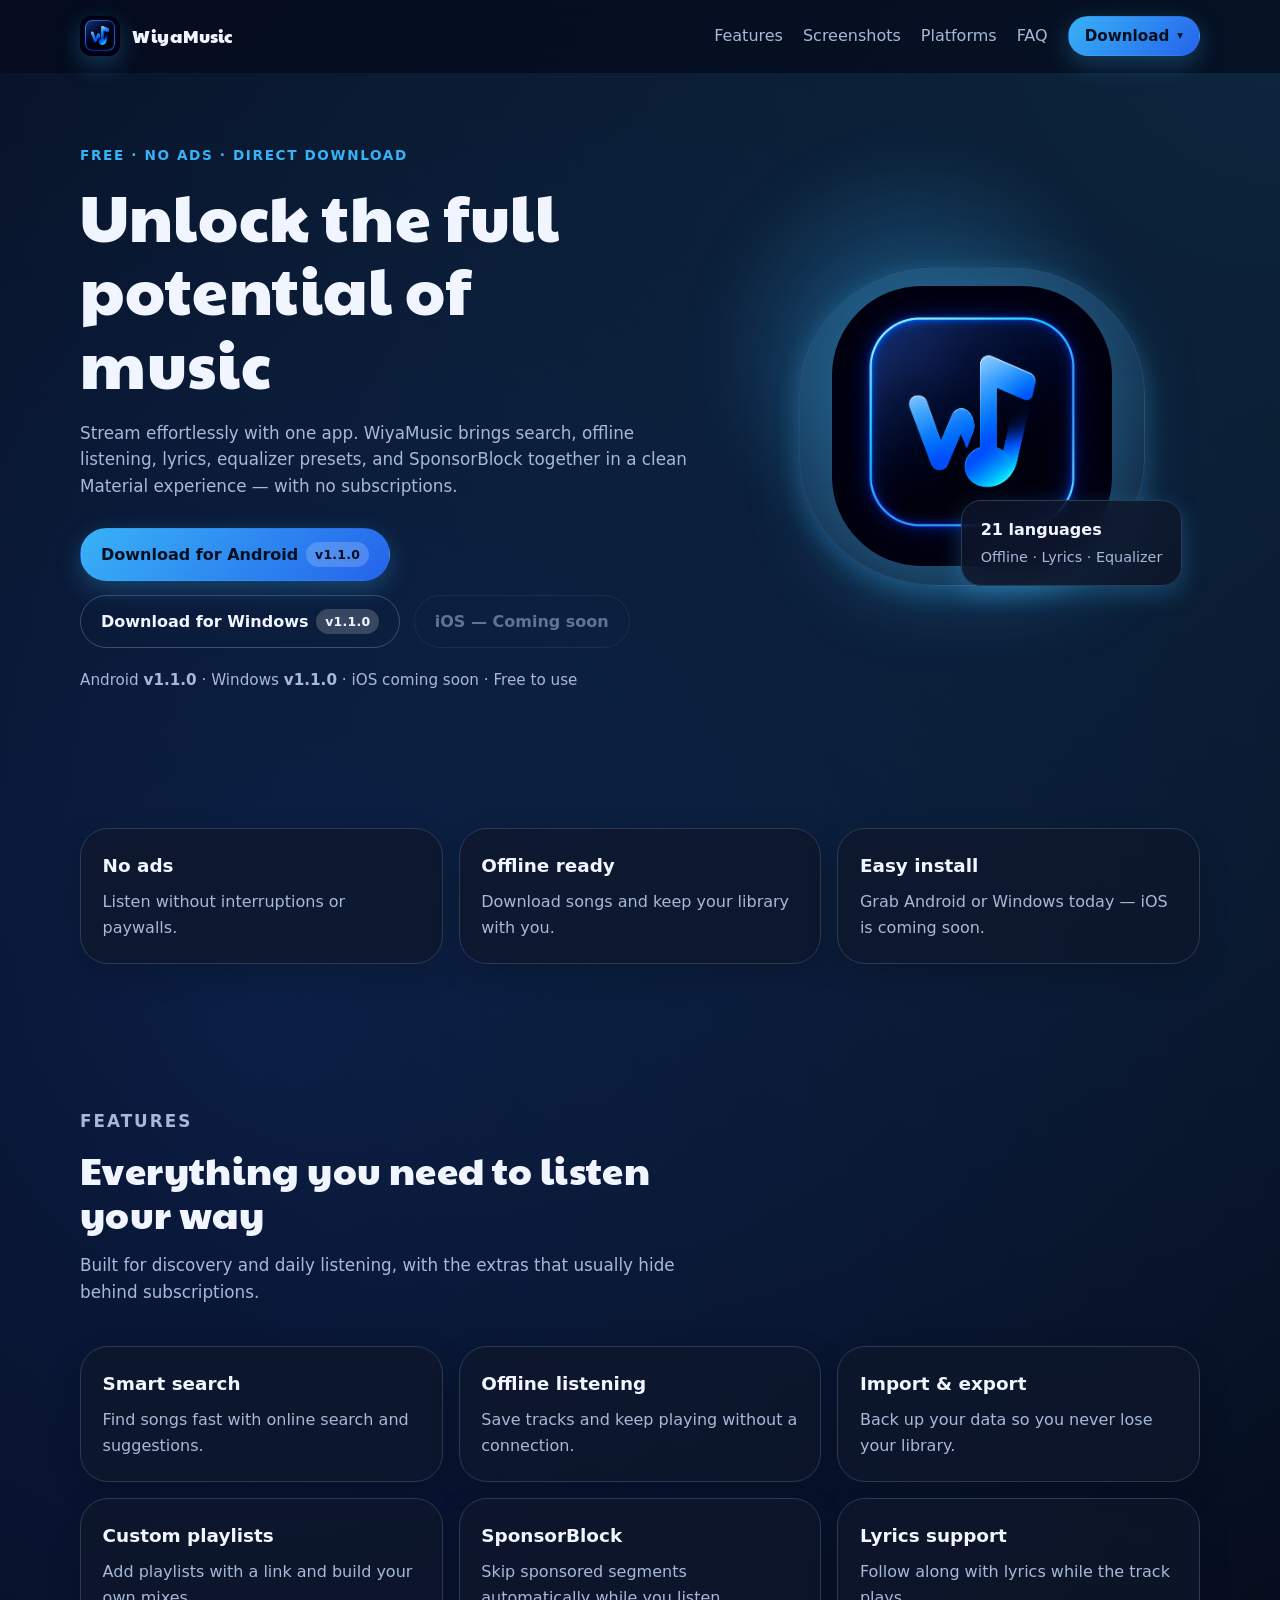
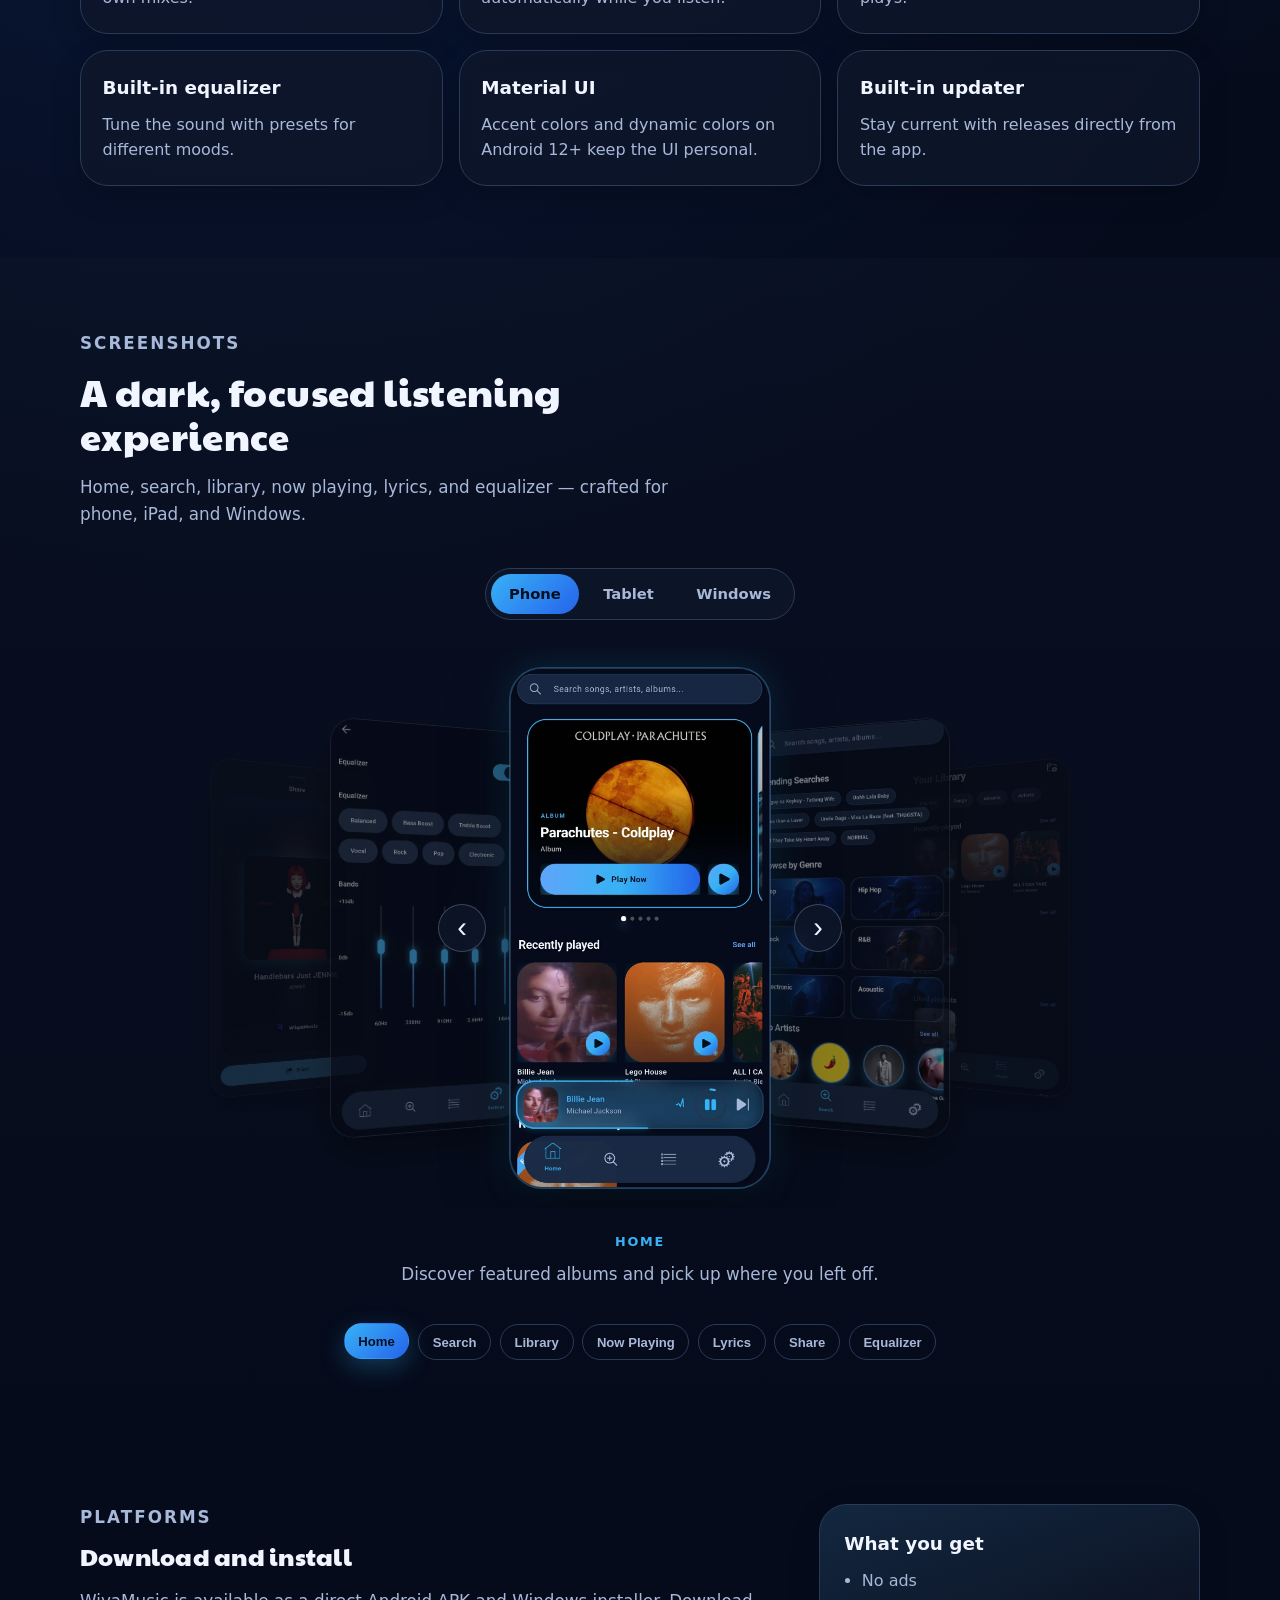
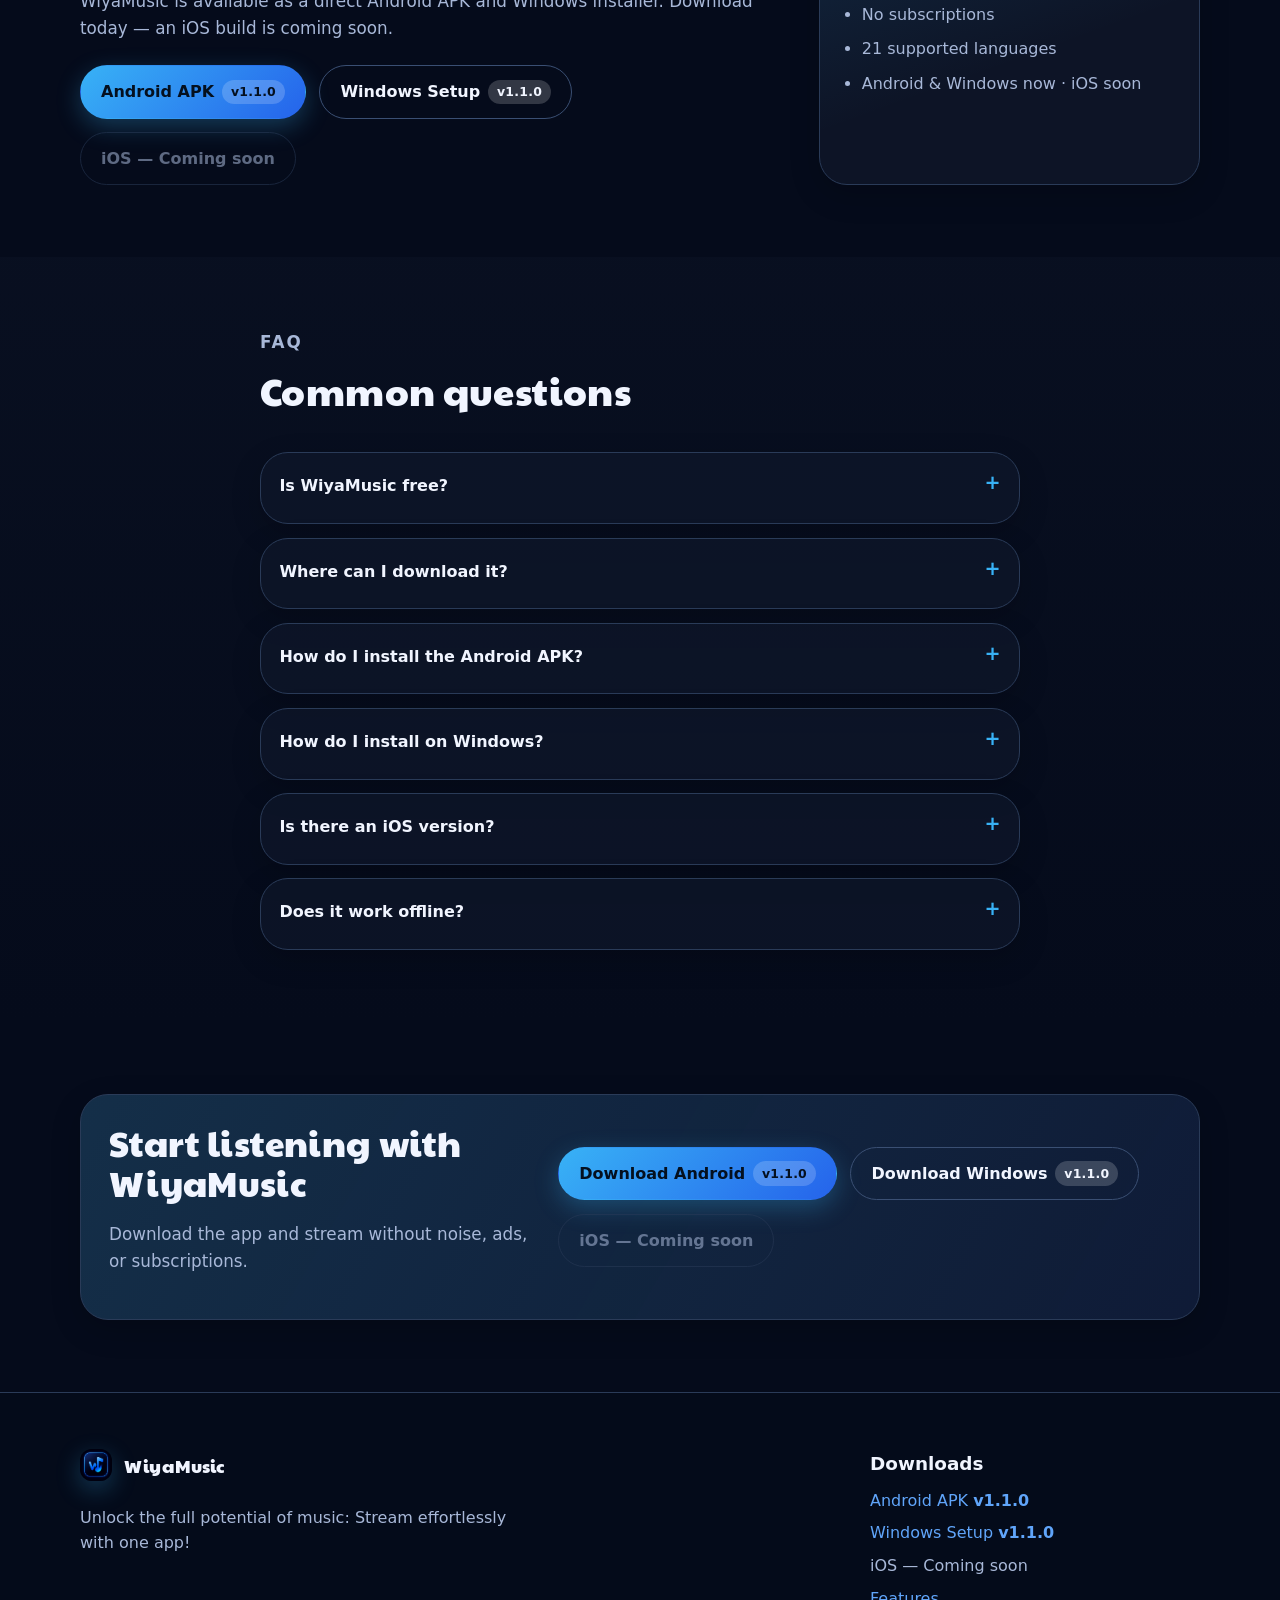
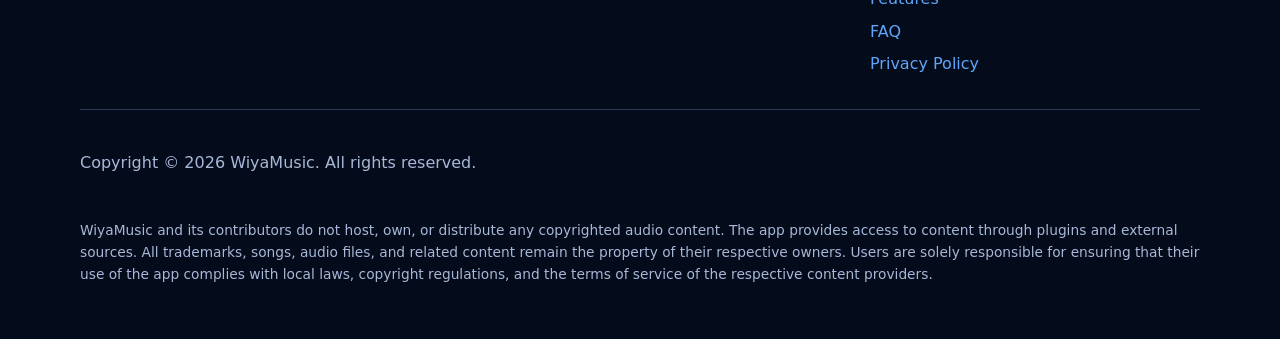
==== commit 7e59ffbf: "added windows version" ====
--- a/index.html
+++ b/index.html
@@ -6,7 +6,7 @@
     <title>WiyaMusic — Stream effortlessly with one app</title>
     <meta
       name="description"
-      content="WiyaMusic is a free music streaming app with offline listening, lyrics, equalizer, SponsorBlock, and no ads or subscriptions. Download the Android APK today — iOS coming soon."
+      content="WiyaMusic is a free music streaming app with offline listening, lyrics, equalizer, SponsorBlock, and no ads or subscriptions. Download for Android and Windows — iOS coming soon."
     />
     <meta name="theme-color" content="#050B1B" />
     <meta name="color-scheme" content="dark" />
@@ -19,7 +19,7 @@
     <meta property="og:title" content="WiyaMusic — Stream effortlessly with one app" />
     <meta
       property="og:description"
-      content="Free music streaming with offline listening, lyrics, equalizer, and no ads. Download for Android — iOS coming soon."
+      content="Free music streaming with offline listening, lyrics, equalizer, and no ads. Download for Android and Windows — iOS coming soon."
     />
     <meta
       property="og:image"
@@ -103,6 +103,17 @@
                   >Direct APK · <span data-android-version>v1.1.0</span> · free</span
                 >
               </a>
+              <a data-windows-download
+                class="nav-download-item"
+                role="menuitem"
+                href="downloads/windows/WiyaMusic-Setup-1.1.0.exe"
+                download
+              >
+                <span class="nav-download-item-title">Download for Windows</span>
+                <span class="nav-download-item-sub"
+                  >Setup EXE · <span data-windows-version>v1.1.0</span> · free</span
+                >
+              </a>
               <span
                 class="nav-download-item is-soon"
                 role="menuitem"
@@ -139,6 +150,14 @@
                 Download for Android
                 <span class="button-version" data-android-version>v1.1.0</span>
               </a>
+              <a data-windows-download
+                class="button button-ghost"
+                href="downloads/windows/WiyaMusic-Setup-1.1.0.exe"
+                download
+              >
+                Download for Windows
+                <span class="button-version" data-windows-version>v1.1.0</span>
+              </a>
               <span
                 class="button button-ghost button-soon"
                 aria-disabled="true"
@@ -148,9 +167,11 @@
               </span>
             </div>
             <p class="hero-meta">
-              Android APK
+              Android
               <span data-android-version>v1.1.0</span>
-              available · iOS coming soon · Free to use
+              · Windows
+              <span data-windows-version>v1.1.0</span>
+              · iOS coming soon · Free to use
             </p>
           </div>
 
@@ -183,7 +204,7 @@
           </article>
           <article class="highlight-card">
             <h2>Easy install</h2>
-            <p>Grab the Android APK today — iOS is coming soon.</p>
+            <p>Grab Android or Windows today — iOS is coming soon.</p>
           </article>
         </div>
       </section>
@@ -250,7 +271,7 @@
             <h2>A dark, focused listening experience</h2>
             <p>
               Home, search, library, now playing, lyrics, and equalizer —
-              crafted for phone and iPad.
+              crafted for phone, iPad, and Windows.
             </p>
           </div>
 
@@ -277,6 +298,15 @@
             >
               Tablet
             </button>
+            <button
+              type="button"
+              class="shot-device-btn"
+              data-device-btn="windows"
+              role="tab"
+              aria-selected="false"
+            >
+              Windows
+            </button>
           </div>
 
           <div
@@ -511,6 +541,112 @@
                     height="2732"
                   />
                 </figure>
+
+                <figure
+                  class="windows-frame shot-slide"
+                  data-slide
+                  data-device="windows"
+                  data-label="Home"
+                  data-caption="A desktop home layout with featured music and recent listening."
+                >
+                  <img
+                    src="assets/images/screenshots/windows/screenshot-01.png"
+                    alt="WiyaMusic Windows home screen"
+                    loading="lazy"
+                    width="1186"
+                    height="793"
+                  />
+                </figure>
+                <figure
+                  class="windows-frame shot-slide"
+                  data-slide
+                  data-device="windows"
+                  data-label="Search"
+                  data-caption="Search and discovery on a wide Windows window."
+                >
+                  <img
+                    src="assets/images/screenshots/windows/screenshot-02.png"
+                    alt="WiyaMusic Windows search screen"
+                    loading="lazy"
+                    width="1186"
+                    height="793"
+                  />
+                </figure>
+                <figure
+                  class="windows-frame shot-slide"
+                  data-slide
+                  data-device="windows"
+                  data-label="Library"
+                  data-caption="Browse playlists and library sections on desktop."
+                >
+                  <img
+                    src="assets/images/screenshots/windows/screenshot-03.png"
+                    alt="WiyaMusic Windows library screen"
+                    loading="lazy"
+                    width="1186"
+                    height="793"
+                  />
+                </figure>
+                <figure
+                  class="windows-frame shot-slide"
+                  data-slide
+                  data-device="windows"
+                  data-label="Now Playing"
+                  data-caption="Full now-playing controls tailored for desktop."
+                >
+                  <img
+                    src="assets/images/screenshots/windows/screenshot-04.png"
+                    alt="WiyaMusic Windows now playing screen"
+                    loading="lazy"
+                    width="1186"
+                    height="793"
+                  />
+                </figure>
+                <figure
+                  class="windows-frame shot-slide"
+                  data-slide
+                  data-device="windows"
+                  data-label="Queue"
+                  data-caption="Keep the queue visible while you listen on Windows."
+                >
+                  <img
+                    src="assets/images/screenshots/windows/screenshot-05.png"
+                    alt="WiyaMusic Windows queue view"
+                    loading="lazy"
+                    width="1186"
+                    height="793"
+                  />
+                </figure>
+                <figure
+                  class="windows-frame shot-slide"
+                  data-slide
+                  data-device="windows"
+                  data-label="Lyrics"
+                  data-caption="Follow synced lyrics in a spacious desktop layout."
+                >
+                  <img
+                    src="assets/images/screenshots/windows/screenshot-06.png"
+                    alt="WiyaMusic Windows lyrics view"
+                    loading="lazy"
+                    width="1186"
+                    height="793"
+                  />
+                </figure>
+                <figure
+                  class="windows-frame shot-slide"
+                  data-slide
+                  data-device="windows"
+                  data-label="Equalizer"
+                  data-caption="Tune presets and bands with desktop-friendly controls."
+                >
+                  <img
+                    src="assets/images/screenshots/windows/screenshot-07.png"
+                    alt="WiyaMusic Windows equalizer"
+                    loading="lazy"
+                    width="1186"
+                    height="793"
+                  />
+                </figure>
               </div>
 
               <button
@@ -546,13 +682,17 @@
             <p class="eyebrow">Platforms</p>
             <h2>Download and install</h2>
             <p>
-              WiyaMusic is available as a direct Android download. Install the
-              APK on your phone today — an iOS build is coming soon.
+              WiyaMusic is available as a direct Android APK and Windows
+              installer. Download today — an iOS build is coming soon.
             </p>
             <div class="inline-actions">
               <a data-android-download class="button" href="downloads/android/wiyamusic-1.1.0.apk" download
                 >Android APK
                 <span class="button-version" data-android-version>v1.1.0</span></a
+              >
+              <a data-windows-download class="button button-ghost" href="downloads/windows/WiyaMusic-Setup-1.1.0.exe" download
+                >Windows Setup
+                <span class="button-version" data-windows-version>v1.1.0</span></a
               >
               <span
                 class="button button-ghost button-soon"
@@ -568,7 +708,7 @@
               <li>No ads</li>
               <li>No subscriptions</li>
               <li>21 supported languages</li>
-              <li>Android now · iOS soon</li>
+              <li>Android &amp; Windows now · iOS soon</li>
             </ul>
           </aside>
         </div>
@@ -596,6 +736,10 @@
                 <a data-android-download href="downloads/android/wiyamusic-1.1.0.apk"
                   >Android APK (<span data-android-version>v1.1.0</span>)</a
                 >
+                or the
+                <a data-windows-download href="downloads/windows/WiyaMusic-Setup-1.1.0.exe"
+                  >Windows installer (<span data-windows-version>v1.1.0</span>)</a
+                >
                 from this site. An iOS version is coming soon.
               </p>
             </details>
@@ -605,6 +749,16 @@
                 Download the APK, open the file on your Android device, and
                 allow installation from this source if prompted. Then open
                 WiyaMusic and start listening.
+              </p>
+            </details>
+            <details>
+              <summary>How do I install on Windows?</summary>
+              <p>
+                Download the
+                <a data-windows-download href="downloads/windows/WiyaMusic-Setup-1.1.0.exe"
+                  >Windows setup (<span data-windows-version>v1.1.0</span>)</a
+                >, run the installer, and follow the prompts. Then open
+                WiyaMusic from the Start menu.
               </p>
             </details>
             <details>
@@ -637,6 +791,10 @@
             <a data-android-download class="button" href="downloads/android/wiyamusic-1.1.0.apk" download
               >Download Android
               <span class="button-version" data-android-version>v1.1.0</span></a
+            >
+            <a data-windows-download class="button button-ghost" href="downloads/windows/WiyaMusic-Setup-1.1.0.exe" download
+              >Download Windows
+              <span class="button-version" data-windows-version>v1.1.0</span></a
             >
             <span
               class="button button-ghost button-soon"
@@ -677,6 +835,12 @@
               >
             </li>
             <li>
+              <a data-windows-download href="downloads/windows/WiyaMusic-Setup-1.1.0.exe"
+                >Windows Setup
+                <span data-windows-version>v1.1.0</span></a
+              >
+            </li>
+            <li>
               <span class="footer-soon">iOS — Coming soon</span>
             </li>
             <li>
--- a/css/styles.css
+++ b/css/styles.css
@@ -336,7 +336,8 @@
 }
 
 .button-version,
-[data-android-version] {
+[data-android-version],
+[data-windows-version] {
   font-variant-numeric: tabular-nums;
 }
 
@@ -352,8 +353,11 @@
 }
 
 .hero-meta [data-android-version],
+.hero-meta [data-windows-version],
 .footer-downloads [data-android-version],
-.faq-list [data-android-version] {
+.footer-downloads [data-windows-version],
+.faq-list [data-android-version],
+.faq-list [data-windows-version] {
   font-weight: 700;
 }
 
@@ -624,6 +628,10 @@
 
 .shot-carousel[data-device="tablet"] .shot-carousel-stage {
   min-height: clamp(460px, 72vw, 640px);
+}
+
+.shot-carousel[data-device="windows"] .shot-carousel-stage {
+  min-height: clamp(360px, 52vw, 480px);
 }
 
 .shot-carousel-glow {
@@ -660,8 +668,18 @@
   max-height: 620px;
 }
 
+.shot-carousel[data-device="windows"] .shot-track {
+  width: min(640px, 86vw);
+  height: min(428px, 57.5vw);
+  max-height: 460px;
+}
+
 .shot-carousel[data-device="phone"] .shot-slide[data-device="tablet"],
-.shot-carousel[data-device="tablet"] .shot-slide[data-device="phone"] {
+.shot-carousel[data-device="phone"] .shot-slide[data-device="windows"],
+.shot-carousel[data-device="tablet"] .shot-slide[data-device="phone"],
+.shot-carousel[data-device="tablet"] .shot-slide[data-device="windows"],
+.shot-carousel[data-device="windows"] .shot-slide[data-device="phone"],
+.shot-carousel[data-device="windows"] .shot-slide[data-device="tablet"] {
   display: none;
 }
 
@@ -688,6 +706,10 @@
   border-radius: 18px;
 }
 
+.shot-slide.windows-frame {
+  border-radius: 14px;
+}
+
 .shot-slide img {
   width: 100%;
   height: 100%;
@@ -699,6 +721,12 @@
 
 .shot-slide.tablet-frame img {
   aspect-ratio: 2048 / 2732;
+}
+
+.shot-slide.windows-frame img {
+  aspect-ratio: 1186 / 793;
+  object-fit: contain;
+  background: #020617;
 }
 
 .shot-slide.is-active {
@@ -805,6 +833,14 @@
   right: max(0px, calc(50% - min(420px, 72vw) / 2 - 72px));
 }
 
+.shot-carousel[data-device="windows"] .shot-nav-prev {
+  left: max(0px, calc(50% - min(640px, 86vw) / 2 - 72px));
+}
+
+.shot-carousel[data-device="windows"] .shot-nav-next {
+  right: max(0px, calc(50% - min(640px, 86vw) / 2 - 72px));
+}
+
 .shot-meta {
   text-align: center;
   margin: 1.5rem auto 0;
@@ -1222,6 +1258,24 @@
     right: 0.35rem;
   }
 
+  .shot-carousel[data-device="windows"] .shot-carousel-stage {
+    min-height: 280px;
+  }
+
+  .shot-carousel[data-device="windows"] .shot-track {
+    width: min(92vw, 520px);
+    height: min(61.5vw, 348px);
+    max-height: 360px;
+  }
+
+  .shot-carousel[data-device="windows"] .shot-nav-prev {
+    left: 0.35rem;
+  }
+
+  .shot-carousel[data-device="windows"] .shot-nav-next {
+    right: 0.35rem;
+  }
+
   .shot-slide.is-prev {
     transform: translateX(-58%) scale(0.78) rotateY(22deg) translateZ(-60px);
   }
